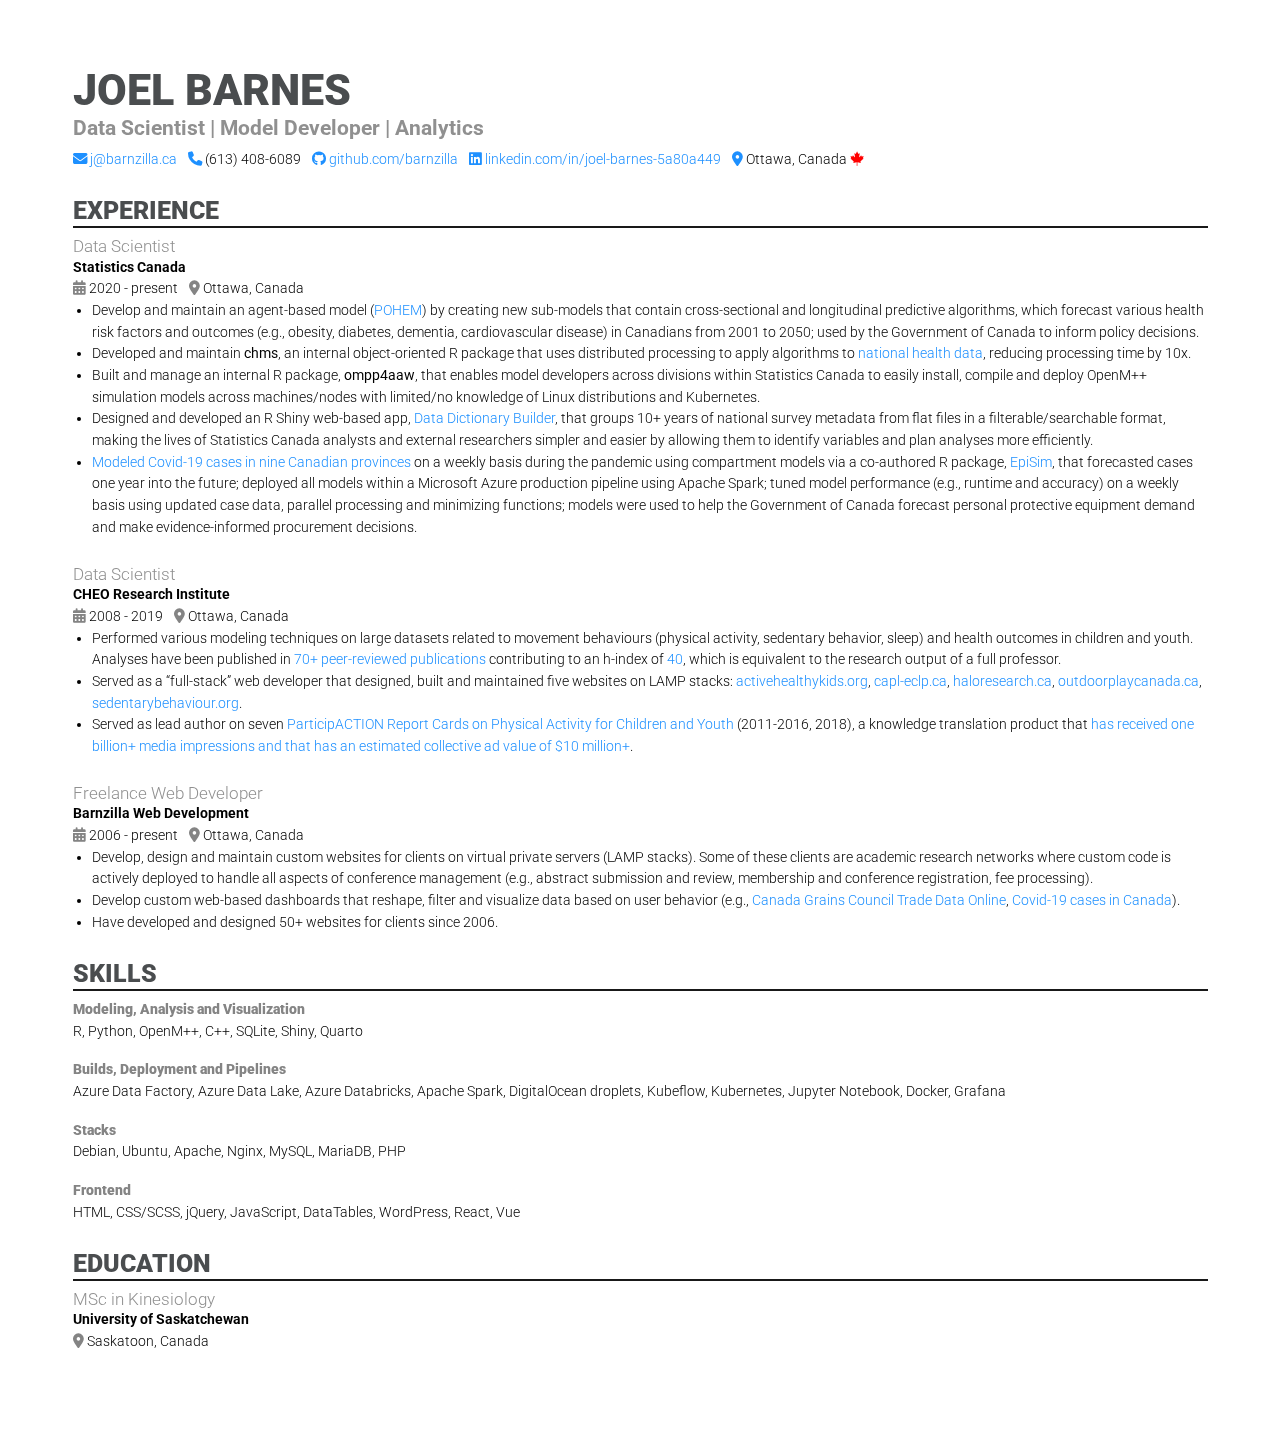
==== docs/index.html @ 53563562 "Open publications.html link in same tab" ====
<!DOCTYPE html>
<html xmlns="http://www.w3.org/1999/xhtml" lang="en" xml:lang="en"><head>

<meta charset="utf-8">
<meta name="generator" content="quarto-1.3.353">

<meta name="viewport" content="width=device-width, initial-scale=1.0, user-scalable=yes">


<title>Joel Barnes » Data Scientist | Model Developer | Analytics</title>
<style>
code{white-space: pre-wrap;}
span.smallcaps{font-variant: small-caps;}
div.columns{display: flex; gap: min(4vw, 1.5em);}
div.column{flex: auto; overflow-x: auto;}
div.hanging-indent{margin-left: 1.5em; text-indent: -1.5em;}
ul.task-list{list-style: none;}
ul.task-list li input[type="checkbox"] {
  width: 0.8em;
  margin: 0 0.8em 0.2em -1em; /* quarto-specific, see https://github.com/quarto-dev/quarto-cli/issues/4556 */ 
  vertical-align: middle;
}
</style>


<script src="site_libs/quarto-nav/quarto-nav.js"></script>
<script src="site_libs/clipboard/clipboard.min.js"></script>
<script src="site_libs/quarto-search/autocomplete.umd.js"></script>
<script src="site_libs/quarto-search/fuse.min.js"></script>
<script src="site_libs/quarto-search/quarto-search.js"></script>
<meta name="quarto:offset" content="./">
<script src="site_libs/quarto-html/quarto.js"></script>
<script src="site_libs/quarto-html/popper.min.js"></script>
<script src="site_libs/quarto-html/tippy.umd.min.js"></script>
<script src="site_libs/quarto-html/anchor.min.js"></script>
<link href="site_libs/quarto-html/tippy.css" rel="stylesheet">
<link href="site_libs/quarto-html/quarto-syntax-highlighting.css" rel="stylesheet" id="quarto-text-highlighting-styles">
<script src="site_libs/bootstrap/bootstrap.min.js"></script>
<link href="site_libs/bootstrap/bootstrap-icons.css" rel="stylesheet">
<link href="site_libs/bootstrap/bootstrap.min.css" rel="stylesheet" id="quarto-bootstrap" data-mode="light">
<link href="site_libs/quarto-contrib/fontawesome6-1.2.0/all.min.css" rel="stylesheet">
<link href="site_libs/quarto-contrib/fontawesome6-1.2.0/latex-fontsize.css" rel="stylesheet">
<script id="quarto-search-options" type="application/json">{
  "location": "sidebar",
  "copy-button": false,
  "collapse-after": 3,
  "panel-placement": "start",
  "type": "textbox",
  "limit": 20,
  "language": {
    "search-no-results-text": "No results",
    "search-matching-documents-text": "matching documents",
    "search-copy-link-title": "Copy link to search",
    "search-hide-matches-text": "Hide additional matches",
    "search-more-match-text": "more match in this document",
    "search-more-matches-text": "more matches in this document",
    "search-clear-button-title": "Clear",
    "search-detached-cancel-button-title": "Cancel",
    "search-submit-button-title": "Submit"
  }
}</script>


<link rel="stylesheet" href="styles.css">
</head>

<body>

<div id="quarto-search-results"></div>
<!-- content -->
<div id="quarto-content" class="quarto-container page-columns page-rows-contents page-layout-full">
<!-- sidebar -->
<!-- margin-sidebar -->
    <div id="quarto-margin-sidebar" class="sidebar margin-sidebar zindex-bottom">
        
    </div>
<!-- main -->
<main class="content column-page" id="quarto-document-content">

<header id="title-block-header" class="quarto-title-block default">
<div class="quarto-title">
<h1 class="title">Joel Barnes » Data Scientist | Model Developer | Analytics</h1>
</div>



<div class="quarto-title-meta">

    
  
    
  </div>
  

</header>

<h1 class="roboto-black to-upper" style="font-size: 2.5em;">
Joel Barnes
</h1>
<h4 style="margin-top: -0.85em; padding-top: 0;" class="roboto-bold color-grey1 anchored">
Data Scientist | Model Developer | Analytics
</h4>
<p class="roboto-light">
<span class="roboto-light color-blue"><i class="fa-solid fa-envelope" aria-label="envelope"></i></span> <a href="mailto:j@barnzilla.ca">j@barnzilla.ca</a> <span class="roboto-light color-blue" style="margin-left: 8px;"><i class="fa-solid fa-phone" aria-label="phone"></i></span> (613) 408-6089 <span class="roboto-light color-blue" style="margin-left: 8px;"><i class="fa-brands fa-github"></i></span> <a href="https://github.com/barnzilla" target="_blank">github.com/barnzilla</a> <span class="roboto-light color-blue" style="margin-left: 8px;"><i class="fa-brands fa-linkedin"></i></span> <a href="https://www.linkedin.com/in/joel-barnes-5a80a449" target="_blank">linkedin.com/in/joel-barnes-5a80a449</a> <span class="roboto-light color-blue" style="margin-left: 8px;"><i class="fa-solid fa-location-dot" aria-label="location-dot"></i></span> Ottawa, Canada <i class="fa-brands fa-canadian-maple-leaf color-red"></i>
</p>
<h3 class="roboto-black to-upper anchored" style="border-bottom: 2px solid black;">
Experience
</h3>
<h4 class="roboto-light color-grey1 anchored" style="margin-top: 0; margin-bottom: 0; padding-top: 0; font-size: 1em;">
Data Scientist
</h4>
<p class="roboto-light color-black" style="margin-bottom: 0;">
<span class="roboto-bold">Statistics Canada</span> <br> <span class="roboto-light color-grey1"><i class="fa-solid fa-calendar-days" aria-label="calendar-days"></i></span> 2020 - present <span class="roboto-light color-grey1" style="margin-left: 8px;"><i class="fa-solid fa-location-dot" aria-label="location-dot"></i></span> Ottawa, Canada
</p><ul class="roboto-light color-black" style="margin-top: 0; padding-top: 0;">
<li>
Develop and maintain an agent-based model (<a href="https://www.statcan.gc.ca/en/microsimulation/modgen/new/mods/pohem" target="_blank">POHEM</a>) by creating new sub-models that contain cross-sectional and longitudinal predictive algorithms, which forecast various health risk factors and outcomes (e.g., obesity, diabetes, dementia, cardiovascular disease) in Canadians from 2001 to 2050; used by the Government of Canada to inform policy decisions.
</li>
<li>
Developed and maintain <strong>chms</strong>, an internal object-oriented R package that uses distributed processing to apply algorithms to <a href="https://www23.statcan.gc.ca/imdb/p2SV.pl?Function=getSurvey&amp;SDDS=5071" target="_blank">national health data</a>, reducing processing time by 10x.
</li>
<li>
Built and manage an internal R package, <strong>ompp4aaw</strong>, that enables model developers across divisions within Statistics Canada to easily install, compile and deploy OpenM++ simulation models across machines/nodes with limited/no knowledge of Linux distributions and Kubernetes.
</li>
<li>
Designed and developed an R Shiny web-based app, <a href="https://613apps.ca/data-dictionary-builder" target="_blank">Data Dictionary Builder</a>, that groups 10+ years of national survey metadata from flat files in a filterable/searchable format, making the lives of Statistics Canada analysts and external researchers simpler and easier by allowing them to identify variables and plan analyses more efficiently.
</li>
<li>
<a href="https://www.statcan.gc.ca/en/data-science/network/ppe-demand" target="_blank">Modeled Covid-19 cases in nine Canadian provinces</a> on a weekly basis during the pandemic using compartment models via a co-authored R package, <a href="https://github.com/statcan/episim" target="_blank">EpiSim</a>, that forecasted cases one year into the future; deployed all models within a Microsoft Azure production pipeline using Apache Spark; tuned model performance (e.g., runtime and accuracy) on a weekly basis using updated case data, parallel processing and minimizing functions; models were used to help the Government of Canada forecast personal protective equipment demand and make evidence-informed procurement decisions.
</li>
</ul>
<p></p>
<h4 class="roboto-light color-grey1 anchored" style="margin-bottom: 0; padding-top: 0; font-size: 1em;">
Data Scientist
</h4>
<p class="roboto-light color-black" style="margin-bottom: 0;">
<span class="roboto-bold">CHEO Research Institute</span> <br> <span class="roboto-light color-grey1"><i class="fa-solid fa-calendar-days" aria-label="calendar-days"></i></span> 2008 - 2019 <span class="roboto-light color-grey1" style="margin-left: 8px;"><i class="fa-solid fa-location-dot" aria-label="location-dot"></i></span> Ottawa, Canada
</p><ul class="roboto-light color-black" style="margin-top: 0; padding-top: 0;">
<li>
Performed various modeling techniques on large datasets related to movement behaviours (physical activity, sedentary behavior, sleep) and health outcomes in children and youth. Analyses have been published in <a href="publications.html">70+ peer-reviewed publications</a> contributing to an h-index of <a href="https://scholar.google.com/citations?user=oIMGmrQAAAAJ&amp;hl=en" target="_blank">40</a>, which is equivalent to the research output of a full professor.
</li>
<li>
Served as a “full-stack” web developer that designed, built and maintained five websites on LAMP stacks: <a href="https://www.activehealthykids.org" target="_blank">activehealthykids.org</a>, <a href="https://web.archive.org/web/20220627075842/https://www.capl-eclp.ca" target="_blank">capl-eclp.ca</a>, <a href="https://www.haloresearch.ca" target="_blank">haloresearch.ca</a>, <a href="https://www.outdoorplaycanada.ca" target="_blank">outdoorplaycanada.ca</a>, <a href="https://www.sedentarybehaviour.org" target="_blank">sedentarybehaviour.org</a>.
</li>
<li>
Served as lead author on seven <a href="https://www.participaction.com/the-science/children-and-youth-report-card" target="_blank">ParticipACTION Report Cards on Physical Activity for Children and Youth</a> (2011-2016, 2018), a knowledge translation product that <a href="https://journals.humankinetics.com/view/journals/jpah/11/s1/article-pS3.xml" target="_blank">has received one billion+ media impressions and that has an estimated collective ad value of $10 million+</a>.
</li>
</ul>
<p></p>
<h4 class="roboto-light color-grey1 anchored" style="margin-bottom: 0; padding-top: 0; font-size: 1em;">
Freelance Web Developer
</h4>
<p class="roboto-light color-black" style="margin-bottom: 0;">
<span class="roboto-bold">Barnzilla Web Development</span> <br> <span class="roboto-light color-grey1"><i class="fa-solid fa-calendar-days" aria-label="calendar-days"></i></span> 2006 - present <span class="roboto-light color-grey1" style="margin-left: 8px;"><i class="fa-solid fa-location-dot" aria-label="location-dot"></i></span> Ottawa, Canada
</p><ul class="roboto-light color-black" style="margin-top: 0; padding-top: 0;">
<li>
Develop, design and maintain custom websites for clients on virtual private servers (LAMP stacks). Some of these clients are academic research networks where custom code is actively deployed to handle all aspects of conference management (e.g., abstract submission and review, membership and conference registration, fee processing).
</li>
<li>
Develop custom web-based dashboards that reshape, filter and visualize data based on user behavior (e.g., <a href="https://613apps.ca/cgc" target="_blank">Canada Grains Council Trade Data Online</a>, <a href="https://613apps.ca/covid19" target="_blank">Covid-19 cases in Canada</a>).
</li>
<li>
Have developed and designed 50+ websites for clients since 2006.
</li>
</ul>
<p></p>
<h3 class="roboto-black to-upper anchored" style="border-bottom: 2px solid black;">
Skills
</h3>
<p class="roboto-black color-grey1">
Modeling, Analysis and Visualization <br> <span class="roboto-light color-black">R, Python, OpenM++, C++, SQLite, Shiny, Quarto</span>
</p>
<p class="roboto-black color-grey1">
Builds, Deployment and Pipelines <br> <span class="roboto-light color-black">Azure Data Factory, Azure Data Lake, Azure Databricks, Apache Spark, DigitalOcean droplets, Kubeflow, Kubernetes, Jupyter Notebook, Docker, Grafana</span>
</p>
<p class="roboto-black color-grey1">
Stacks <br> <span class="roboto-light color-black">Debian, Ubuntu, Apache, Nginx, MySQL, MariaDB, PHP</span>
</p>
<p class="roboto-black color-grey1">
Frontend <br> <span class="roboto-light color-black">HTML, CSS/SCSS, jQuery, JavaScript, DataTables, WordPress, React, Vue</span>
</p>
<h3 class="roboto-black to-upper anchored" style="border-bottom: 2px solid black;">
Education
</h3>
<h4 class="roboto-light color-grey1 anchored" style="margin-top: 0; margin-bottom: 0; padding-top: 0; font-size: 1em;">
MSc in Kinesiology
</h4>
<p class="roboto-light color-black" style="margin-bottom: 0;">
<span class="roboto-bold">University of Saskatchewan</span> <br> <span class="roboto-light color-grey1"><i class="fa-solid fa-location-dot" aria-label="location-dot"></i></span> Saskatoon, Canada
</p>



</main> <!-- /main -->
<script id="quarto-html-after-body" type="application/javascript">
window.document.addEventListener("DOMContentLoaded", function (event) {
  const toggleBodyColorMode = (bsSheetEl) => {
    const mode = bsSheetEl.getAttribute("data-mode");
    const bodyEl = window.document.querySelector("body");
    if (mode === "dark") {
      bodyEl.classList.add("quarto-dark");
      bodyEl.classList.remove("quarto-light");
    } else {
      bodyEl.classList.add("quarto-light");
      bodyEl.classList.remove("quarto-dark");
    }
  }
  const toggleBodyColorPrimary = () => {
    const bsSheetEl = window.document.querySelector("link#quarto-bootstrap");
    if (bsSheetEl) {
      toggleBodyColorMode(bsSheetEl);
    }
  }
  toggleBodyColorPrimary();  
  const icon = "";
  const anchorJS = new window.AnchorJS();
  anchorJS.options = {
    placement: 'right',
    icon: icon
  };
  anchorJS.add('.anchored');
  const isCodeAnnotation = (el) => {
    for (const clz of el.classList) {
      if (clz.startsWith('code-annotation-')) {                     
        return true;
      }
    }
    return false;
  }
  const clipboard = new window.ClipboardJS('.code-copy-button', {
    text: function(trigger) {
      const codeEl = trigger.previousElementSibling.cloneNode(true);
      for (const childEl of codeEl.children) {
        if (isCodeAnnotation(childEl)) {
          childEl.remove();
        }
      }
      return codeEl.innerText;
    }
  });
  clipboard.on('success', function(e) {
    // button target
    const button = e.trigger;
    // don't keep focus
    button.blur();
    // flash "checked"
    button.classList.add('code-copy-button-checked');
    var currentTitle = button.getAttribute("title");
    button.setAttribute("title", "Copied!");
    let tooltip;
    if (window.bootstrap) {
      button.setAttribute("data-bs-toggle", "tooltip");
      button.setAttribute("data-bs-placement", "left");
      button.setAttribute("data-bs-title", "Copied!");
      tooltip = new bootstrap.Tooltip(button, 
        { trigger: "manual", 
          customClass: "code-copy-button-tooltip",
          offset: [0, -8]});
      tooltip.show();    
    }
    setTimeout(function() {
      if (tooltip) {
        tooltip.hide();
        button.removeAttribute("data-bs-title");
        button.removeAttribute("data-bs-toggle");
        button.removeAttribute("data-bs-placement");
      }
      button.setAttribute("title", currentTitle);
      button.classList.remove('code-copy-button-checked');
    }, 1000);
    // clear code selection
    e.clearSelection();
  });
  function tippyHover(el, contentFn) {
    const config = {
      allowHTML: true,
      content: contentFn,
      maxWidth: 500,
      delay: 100,
      arrow: false,
      appendTo: function(el) {
          return el.parentElement;
      },
      interactive: true,
      interactiveBorder: 10,
      theme: 'quarto',
      placement: 'bottom-start'
    };
    window.tippy(el, config); 
  }
  const noterefs = window.document.querySelectorAll('a[role="doc-noteref"]');
  for (var i=0; i<noterefs.length; i++) {
    const ref = noterefs[i];
    tippyHover(ref, function() {
      // use id or data attribute instead here
      let href = ref.getAttribute('data-footnote-href') || ref.getAttribute('href');
      try { href = new URL(href).hash; } catch {}
      const id = href.replace(/^#\/?/, "");
      const note = window.document.getElementById(id);
      return note.innerHTML;
    });
  }
      let selectedAnnoteEl;
      const selectorForAnnotation = ( cell, annotation) => {
        let cellAttr = 'data-code-cell="' + cell + '"';
        let lineAttr = 'data-code-annotation="' +  annotation + '"';
        const selector = 'span[' + cellAttr + '][' + lineAttr + ']';
        return selector;
      }
      const selectCodeLines = (annoteEl) => {
        const doc = window.document;
        const targetCell = annoteEl.getAttribute("data-target-cell");
        const targetAnnotation = annoteEl.getAttribute("data-target-annotation");
        const annoteSpan = window.document.querySelector(selectorForAnnotation(targetCell, targetAnnotation));
        const lines = annoteSpan.getAttribute("data-code-lines").split(",");
        const lineIds = lines.map((line) => {
          return targetCell + "-" + line;
        })
        let top = null;
        let height = null;
        let parent = null;
        if (lineIds.length > 0) {
            //compute the position of the single el (top and bottom and make a div)
            const el = window.document.getElementById(lineIds[0]);
            top = el.offsetTop;
            height = el.offsetHeight;
            parent = el.parentElement.parentElement;
          if (lineIds.length > 1) {
            const lastEl = window.document.getElementById(lineIds[lineIds.length - 1]);
            const bottom = lastEl.offsetTop + lastEl.offsetHeight;
            height = bottom - top;
          }
          if (top !== null && height !== null && parent !== null) {
            // cook up a div (if necessary) and position it 
            let div = window.document.getElementById("code-annotation-line-highlight");
            if (div === null) {
              div = window.document.createElement("div");
              div.setAttribute("id", "code-annotation-line-highlight");
              div.style.position = 'absolute';
              parent.appendChild(div);
            }
            div.style.top = top - 2 + "px";
            div.style.height = height + 4 + "px";
            let gutterDiv = window.document.getElementById("code-annotation-line-highlight-gutter");
            if (gutterDiv === null) {
              gutterDiv = window.document.createElement("div");
              gutterDiv.setAttribute("id", "code-annotation-line-highlight-gutter");
              gutterDiv.style.position = 'absolute';
              const codeCell = window.document.getElementById(targetCell);
              const gutter = codeCell.querySelector('.code-annotation-gutter');
              gutter.appendChild(gutterDiv);
            }
            gutterDiv.style.top = top - 2 + "px";
            gutterDiv.style.height = height + 4 + "px";
          }
          selectedAnnoteEl = annoteEl;
        }
      };
      const unselectCodeLines = () => {
        const elementsIds = ["code-annotation-line-highlight", "code-annotation-line-highlight-gutter"];
        elementsIds.forEach((elId) => {
          const div = window.document.getElementById(elId);
          if (div) {
            div.remove();
          }
        });
        selectedAnnoteEl = undefined;
      };
      // Attach click handler to the DT
      const annoteDls = window.document.querySelectorAll('dt[data-target-cell]');
      for (const annoteDlNode of annoteDls) {
        annoteDlNode.addEventListener('click', (event) => {
          const clickedEl = event.target;
          if (clickedEl !== selectedAnnoteEl) {
            unselectCodeLines();
            const activeEl = window.document.querySelector('dt[data-target-cell].code-annotation-active');
            if (activeEl) {
              activeEl.classList.remove('code-annotation-active');
            }
            selectCodeLines(clickedEl);
            clickedEl.classList.add('code-annotation-active');
          } else {
            // Unselect the line
            unselectCodeLines();
            clickedEl.classList.remove('code-annotation-active');
          }
        });
      }
  const findCites = (el) => {
    const parentEl = el.parentElement;
    if (parentEl) {
      const cites = parentEl.dataset.cites;
      if (cites) {
        return {
          el,
          cites: cites.split(' ')
        };
      } else {
        return findCites(el.parentElement)
      }
    } else {
      return undefined;
    }
  };
  var bibliorefs = window.document.querySelectorAll('a[role="doc-biblioref"]');
  for (var i=0; i<bibliorefs.length; i++) {
    const ref = bibliorefs[i];
    const citeInfo = findCites(ref);
    if (citeInfo) {
      tippyHover(citeInfo.el, function() {
        var popup = window.document.createElement('div');
        citeInfo.cites.forEach(function(cite) {
          var citeDiv = window.document.createElement('div');
          citeDiv.classList.add('hanging-indent');
          citeDiv.classList.add('csl-entry');
          var biblioDiv = window.document.getElementById('ref-' + cite);
          if (biblioDiv) {
            citeDiv.innerHTML = biblioDiv.innerHTML;
          }
          popup.appendChild(citeDiv);
        });
        return popup.innerHTML;
      });
    }
  }
});
</script>
</div> <!-- /content -->



</body></html>
---- docs/site_libs/quarto-html/tippy.css ----
.tippy-box[data-animation=fade][data-state=hidden]{opacity:0}[data-tippy-root]{max-width:calc(100vw - 10px)}.tippy-box{position:relative;background-color:#333;color:#fff;border-radius:4px;font-size:14px;line-height:1.4;white-space:normal;outline:0;transition-property:transform,visibility,opacity}.tippy-box[data-placement^=top]>.tippy-arrow{bottom:0}.tippy-box[data-placement^=top]>.tippy-arrow:before{bottom:-7px;left:0;border-width:8px 8px 0;border-top-color:initial;transform-origin:center top}.tippy-box[data-placement^=bottom]>.tippy-arrow{top:0}.tippy-box[data-placement^=bottom]>.tippy-arrow:before{top:-7px;left:0;border-width:0 8px 8px;border-bottom-color:initial;transform-origin:center bottom}.tippy-box[data-placement^=left]>.tippy-arrow{right:0}.tippy-box[data-placement^=left]>.tippy-arrow:before{border-width:8px 0 8px 8px;border-left-color:initial;right:-7px;transform-origin:center left}.tippy-box[data-placement^=right]>.tippy-arrow{left:0}.tippy-box[data-placement^=right]>.tippy-arrow:before{left:-7px;border-width:8px 8px 8px 0;border-right-color:initial;transform-origin:center right}.tippy-box[data-inertia][data-state=visible]{transition-timing-function:cubic-bezier(.54,1.5,.38,1.11)}.tippy-arrow{width:16px;height:16px;color:#333}.tippy-arrow:before{content:"";position:absolute;border-color:transparent;border-style:solid}.tippy-content{position:relative;padding:5px 9px;z-index:1}
---- docs/site_libs/quarto-html/quarto-syntax-highlighting.css ----
/* quarto syntax highlight colors */
:root {
  --quarto-hl-ot-color: #003B4F;
  --quarto-hl-at-color: #657422;
  --quarto-hl-ss-color: #20794D;
  --quarto-hl-an-color: #5E5E5E;
  --quarto-hl-fu-color: #4758AB;
  --quarto-hl-st-color: #20794D;
  --quarto-hl-cf-color: #003B4F;
  --quarto-hl-op-color: #5E5E5E;
  --quarto-hl-er-color: #AD0000;
  --quarto-hl-bn-color: #AD0000;
  --quarto-hl-al-color: #AD0000;
  --quarto-hl-va-color: #111111;
  --quarto-hl-bu-color: inherit;
  --quarto-hl-ex-color: inherit;
  --quarto-hl-pp-color: #AD0000;
  --quarto-hl-in-color: #5E5E5E;
  --quarto-hl-vs-color: #20794D;
  --quarto-hl-wa-color: #5E5E5E;
  --quarto-hl-do-color: #5E5E5E;
  --quarto-hl-im-color: #00769E;
  --quarto-hl-ch-color: #20794D;
  --quarto-hl-dt-color: #AD0000;
  --quarto-hl-fl-color: #AD0000;
  --quarto-hl-co-color: #5E5E5E;
  --quarto-hl-cv-color: #5E5E5E;
  --quarto-hl-cn-color: #8f5902;
  --quarto-hl-sc-color: #5E5E5E;
  --quarto-hl-dv-color: #AD0000;
  --quarto-hl-kw-color: #003B4F;
}

/* other quarto variables */
:root {
  --quarto-font-monospace: SFMono-Regular, Menlo, Monaco, Consolas, "Liberation Mono", "Courier New", monospace;
}

pre > code.sourceCode > span {
  color: #003B4F;
}

code span {
  color: #003B4F;
}

code.sourceCode > span {
  color: #003B4F;
}

div.sourceCode,
div.sourceCode pre.sourceCode {
  color: #003B4F;
}

code span.ot {
  color: #003B4F;
  font-style: inherit;
}

code span.at {
  color: #657422;
  font-style: inherit;
}

code span.ss {
  color: #20794D;
  font-style: inherit;
}

code span.an {
  color: #5E5E5E;
  font-style: inherit;
}

code span.fu {
  color: #4758AB;
  font-style: inherit;
}

code span.st {
  color: #20794D;
  font-style: inherit;
}

code span.cf {
  color: #003B4F;
  font-style: inherit;
}

code span.op {
  color: #5E5E5E;
  font-style: inherit;
}

code span.er {
  color: #AD0000;
  font-style: inherit;
}

code span.bn {
  color: #AD0000;
  font-style: inherit;
}

code span.al {
  color: #AD0000;
  font-style: inherit;
}

code span.va {
  color: #111111;
  font-style: inherit;
}

code span.bu {
  font-style: inherit;
}

code span.ex {
  font-style: inherit;
}

code span.pp {
  color: #AD0000;
  font-style: inherit;
}

code span.in {
  color: #5E5E5E;
  font-style: inherit;
}

code span.vs {
  color: #20794D;
  font-style: inherit;
}

code span.wa {
  color: #5E5E5E;
  font-style: italic;
}

code span.do {
  color: #5E5E5E;
  font-style: italic;
}

code span.im {
  color: #00769E;
  font-style: inherit;
}

code span.ch {
  color: #20794D;
  font-style: inherit;
}

code span.dt {
  color: #AD0000;
  font-style: inherit;
}

code span.fl {
  color: #AD0000;
  font-style: inherit;
}

code span.co {
  color: #5E5E5E;
  font-style: inherit;
}

code span.cv {
  color: #5E5E5E;
  font-style: italic;
}

code span.cn {
  color: #8f5902;
  font-style: inherit;
}

code span.sc {
  color: #5E5E5E;
  font-style: inherit;
}

code span.dv {
  color: #AD0000;
  font-style: inherit;
}

code span.kw {
  color: #003B4F;
  font-style: inherit;
}

.prevent-inlining {
  content: "</";
}

/*# sourceMappingURL=debc5d5d77c3f9108843748ff7464032.css.map */
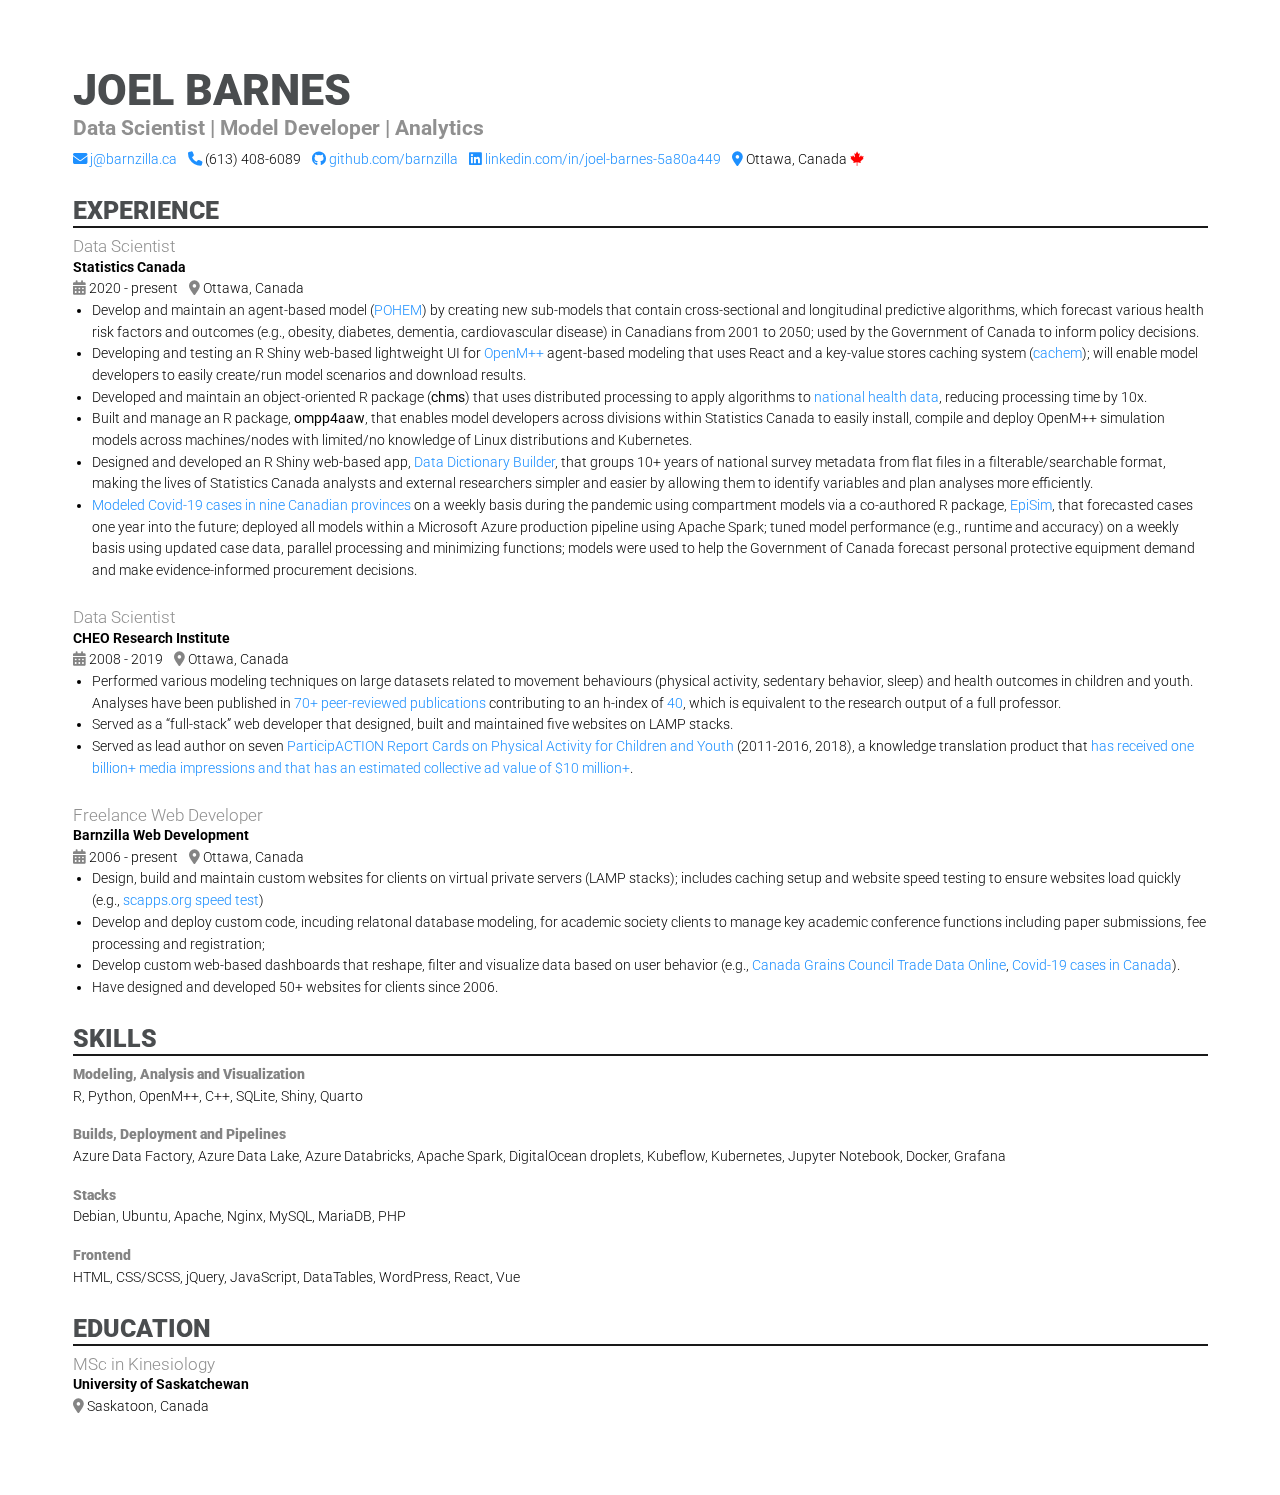
==== commit 72309b39: "Update all work experience bullets" ====
--- a/docs/index.html
+++ b/docs/index.html
@@ -116,10 +116,13 @@
 Develop and maintain an agent-based model (<a href="https://www.statcan.gc.ca/en/microsimulation/modgen/new/mods/pohem" target="_blank">POHEM</a>) by creating new sub-models that contain cross-sectional and longitudinal predictive algorithms, which forecast various health risk factors and outcomes (e.g., obesity, diabetes, dementia, cardiovascular disease) in Canadians from 2001 to 2050; used by the Government of Canada to inform policy decisions.
 </li>
 <li>
-Developed and maintain <strong>chms</strong>, an internal object-oriented R package that uses distributed processing to apply algorithms to <a href="https://www23.statcan.gc.ca/imdb/p2SV.pl?Function=getSurvey&amp;SDDS=5071" target="_blank">national health data</a>, reducing processing time by 10x.
-</li>
-<li>
-Built and manage an internal R package, <strong>ompp4aaw</strong>, that enables model developers across divisions within Statistics Canada to easily install, compile and deploy OpenM++ simulation models across machines/nodes with limited/no knowledge of Linux distributions and Kubernetes.
+Developing and testing an R Shiny web-based lightweight UI for <a href="https://openmpp.org" target="_blank">OpenM++</a> agent-based modeling that uses React and a key-value stores caching system (<a href="https://cachem.r-lib.org" target="_blank">cachem</a>); will enable model developers to easily create/run model scenarios and download results.
+</li>
+<li>
+Developed and maintain an object-oriented R package (<strong>chms</strong>) that uses distributed processing to apply algorithms to <a href="https://www23.statcan.gc.ca/imdb/p2SV.pl?Function=getSurvey&amp;SDDS=5071" target="_blank">national health data</a>, reducing processing time by 10x.
+</li>
+<li>
+Built and manage an R package, <strong>ompp4aaw</strong>, that enables model developers across divisions within Statistics Canada to easily install, compile and deploy OpenM++ simulation models across machines/nodes with limited/no knowledge of Linux distributions and Kubernetes.
 </li>
 <li>
 Designed and developed an R Shiny web-based app, <a href="https://613apps.ca/data-dictionary-builder" target="_blank">Data Dictionary Builder</a>, that groups 10+ years of national survey metadata from flat files in a filterable/searchable format, making the lives of Statistics Canada analysts and external researchers simpler and easier by allowing them to identify variables and plan analyses more efficiently.
@@ -139,7 +142,7 @@
 Performed various modeling techniques on large datasets related to movement behaviours (physical activity, sedentary behavior, sleep) and health outcomes in children and youth. Analyses have been published in <a href="publications.html">70+ peer-reviewed publications</a> contributing to an h-index of <a href="https://scholar.google.com/citations?user=oIMGmrQAAAAJ&amp;hl=en" target="_blank">40</a>, which is equivalent to the research output of a full professor.
 </li>
 <li>
-Served as a “full-stack” web developer that designed, built and maintained five websites on LAMP stacks: <a href="https://www.activehealthykids.org" target="_blank">activehealthykids.org</a>, <a href="https://web.archive.org/web/20220627075842/https://www.capl-eclp.ca" target="_blank">capl-eclp.ca</a>, <a href="https://www.haloresearch.ca" target="_blank">haloresearch.ca</a>, <a href="https://www.outdoorplaycanada.ca" target="_blank">outdoorplaycanada.ca</a>, <a href="https://www.sedentarybehaviour.org" target="_blank">sedentarybehaviour.org</a>.
+Served as a “full-stack” web developer that designed, built and maintained five websites on LAMP stacks.
 </li>
 <li>
 Served as lead author on seven <a href="https://www.participaction.com/the-science/children-and-youth-report-card" target="_blank">ParticipACTION Report Cards on Physical Activity for Children and Youth</a> (2011-2016, 2018), a knowledge translation product that <a href="https://journals.humankinetics.com/view/journals/jpah/11/s1/article-pS3.xml" target="_blank">has received one billion+ media impressions and that has an estimated collective ad value of $10 million+</a>.
@@ -153,13 +156,16 @@
 <span class="roboto-bold">Barnzilla Web Development</span> <br> <span class="roboto-light color-grey1"><i class="fa-solid fa-calendar-days" aria-label="calendar-days"></i></span> 2006 - present <span class="roboto-light color-grey1" style="margin-left: 8px;"><i class="fa-solid fa-location-dot" aria-label="location-dot"></i></span> Ottawa, Canada
 </p><ul class="roboto-light color-black" style="margin-top: 0; padding-top: 0;">
 <li>
-Develop, design and maintain custom websites for clients on virtual private servers (LAMP stacks). Some of these clients are academic research networks where custom code is actively deployed to handle all aspects of conference management (e.g., abstract submission and review, membership and conference registration, fee processing).
+Design, build and maintain custom websites for clients on virtual private servers (LAMP stacks); includes caching setup and website speed testing to ensure websites load quickly (e.g., <a href="https://tools.pingdom.com/#64fea9e396800000" target="_blank">scapps.org speed test</a>)
+</li>
+<li>
+Develop and deploy custom code, incuding relatonal database modeling, for academic society clients to manage key academic conference functions including paper submissions, fee processing and registration;
 </li>
 <li>
 Develop custom web-based dashboards that reshape, filter and visualize data based on user behavior (e.g., <a href="https://613apps.ca/cgc" target="_blank">Canada Grains Council Trade Data Online</a>, <a href="https://613apps.ca/covid19" target="_blank">Covid-19 cases in Canada</a>).
 </li>
 <li>
-Have developed and designed 50+ websites for clients since 2006.
+Have designed and developed 50+ websites for clients since 2006.
 </li>
 </ul>
 <p></p>
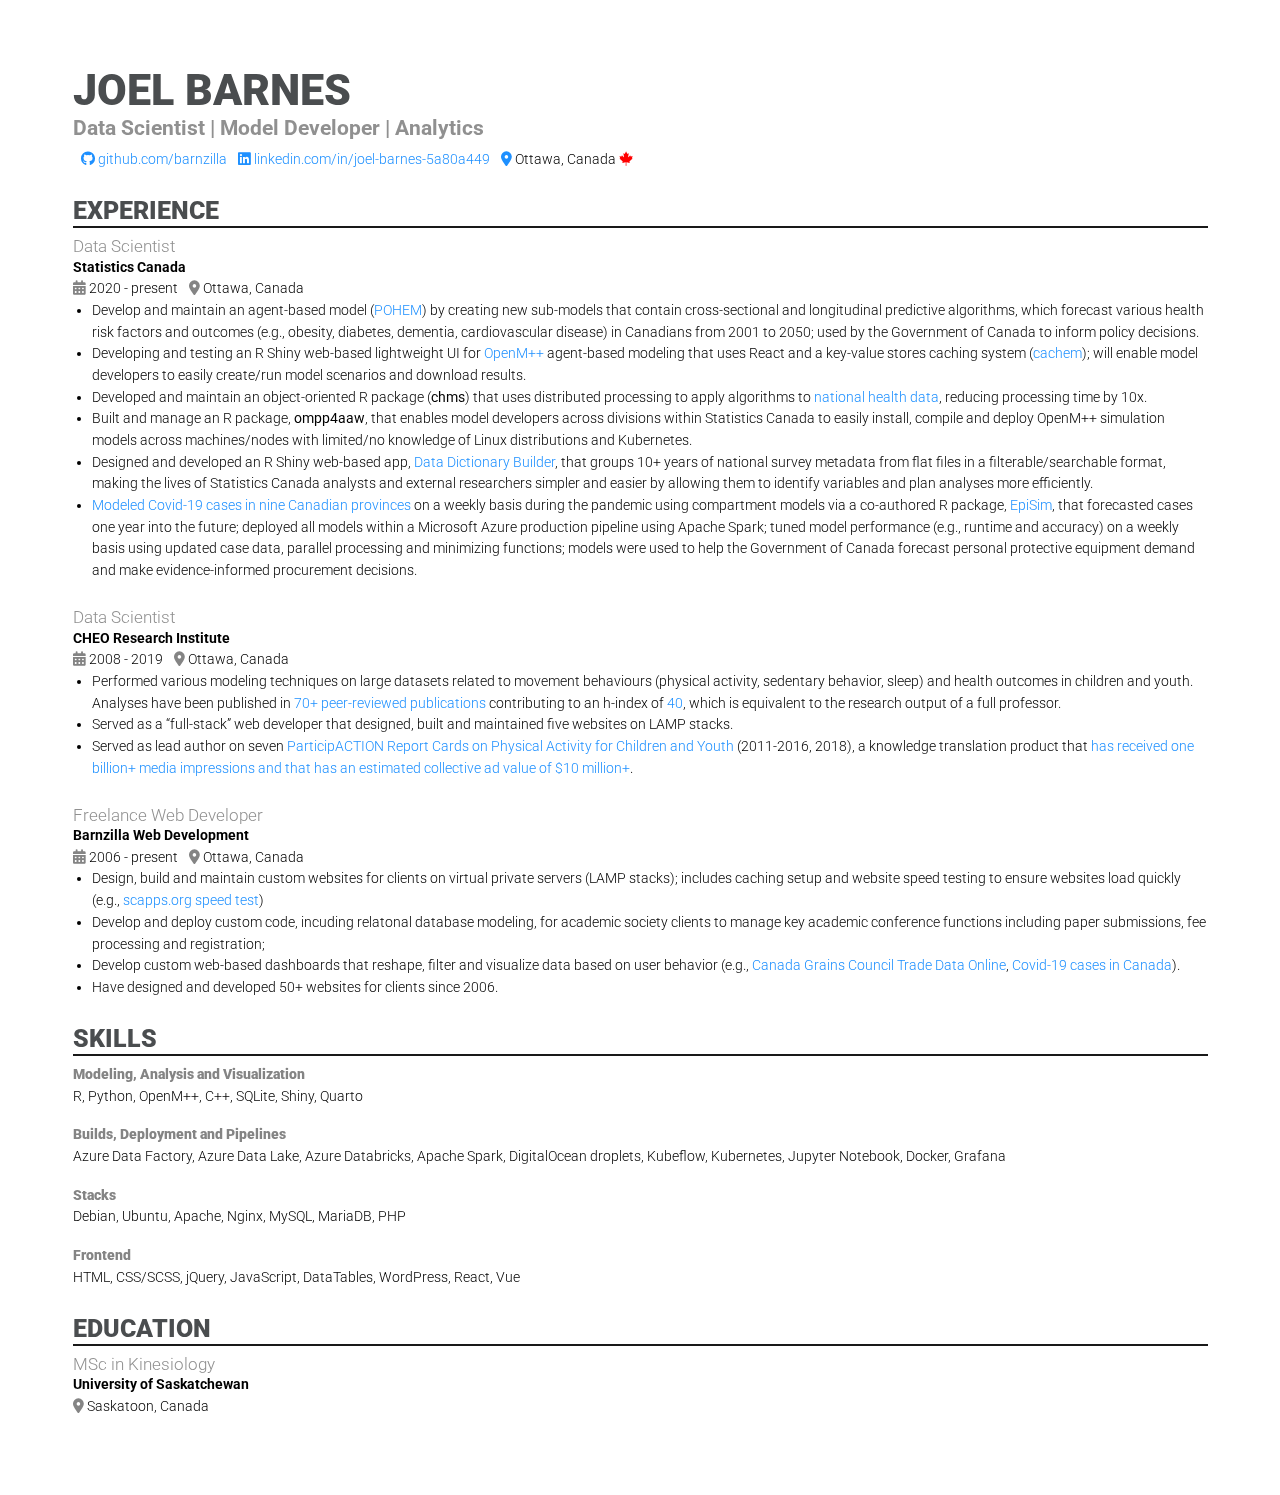
==== commit 8e63f194: "Remove email/phone number" ====
--- a/docs/index.html
+++ b/docs/index.html
@@ -101,7 +101,7 @@
 Data Scientist | Model Developer | Analytics
 </h4>
 <p class="roboto-light">
-<span class="roboto-light color-blue"><i class="fa-solid fa-envelope" aria-label="envelope"></i></span> <a href="mailto:j@barnzilla.ca">j@barnzilla.ca</a> <span class="roboto-light color-blue" style="margin-left: 8px;"><i class="fa-solid fa-phone" aria-label="phone"></i></span> (613) 408-6089 <span class="roboto-light color-blue" style="margin-left: 8px;"><i class="fa-brands fa-github"></i></span> <a href="https://github.com/barnzilla" target="_blank">github.com/barnzilla</a> <span class="roboto-light color-blue" style="margin-left: 8px;"><i class="fa-brands fa-linkedin"></i></span> <a href="https://www.linkedin.com/in/joel-barnes-5a80a449" target="_blank">linkedin.com/in/joel-barnes-5a80a449</a> <span class="roboto-light color-blue" style="margin-left: 8px;"><i class="fa-solid fa-location-dot" aria-label="location-dot"></i></span> Ottawa, Canada <i class="fa-brands fa-canadian-maple-leaf color-red"></i>
+<span class="roboto-light color-blue" style="margin-left: 8px;"><i class="fa-brands fa-github"></i></span> <a href="https://github.com/barnzilla" target="_blank">github.com/barnzilla</a> <span class="roboto-light color-blue" style="margin-left: 8px;"><i class="fa-brands fa-linkedin"></i></span> <a href="https://www.linkedin.com/in/joel-barnes-5a80a449" target="_blank">linkedin.com/in/joel-barnes-5a80a449</a> <span class="roboto-light color-blue" style="margin-left: 8px;"><i class="fa-solid fa-location-dot" aria-label="location-dot"></i></span> Ottawa, Canada <i class="fa-brands fa-canadian-maple-leaf color-red"></i>
 </p>
 <h3 class="roboto-black to-upper anchored" style="border-bottom: 2px solid black;">
 Experience
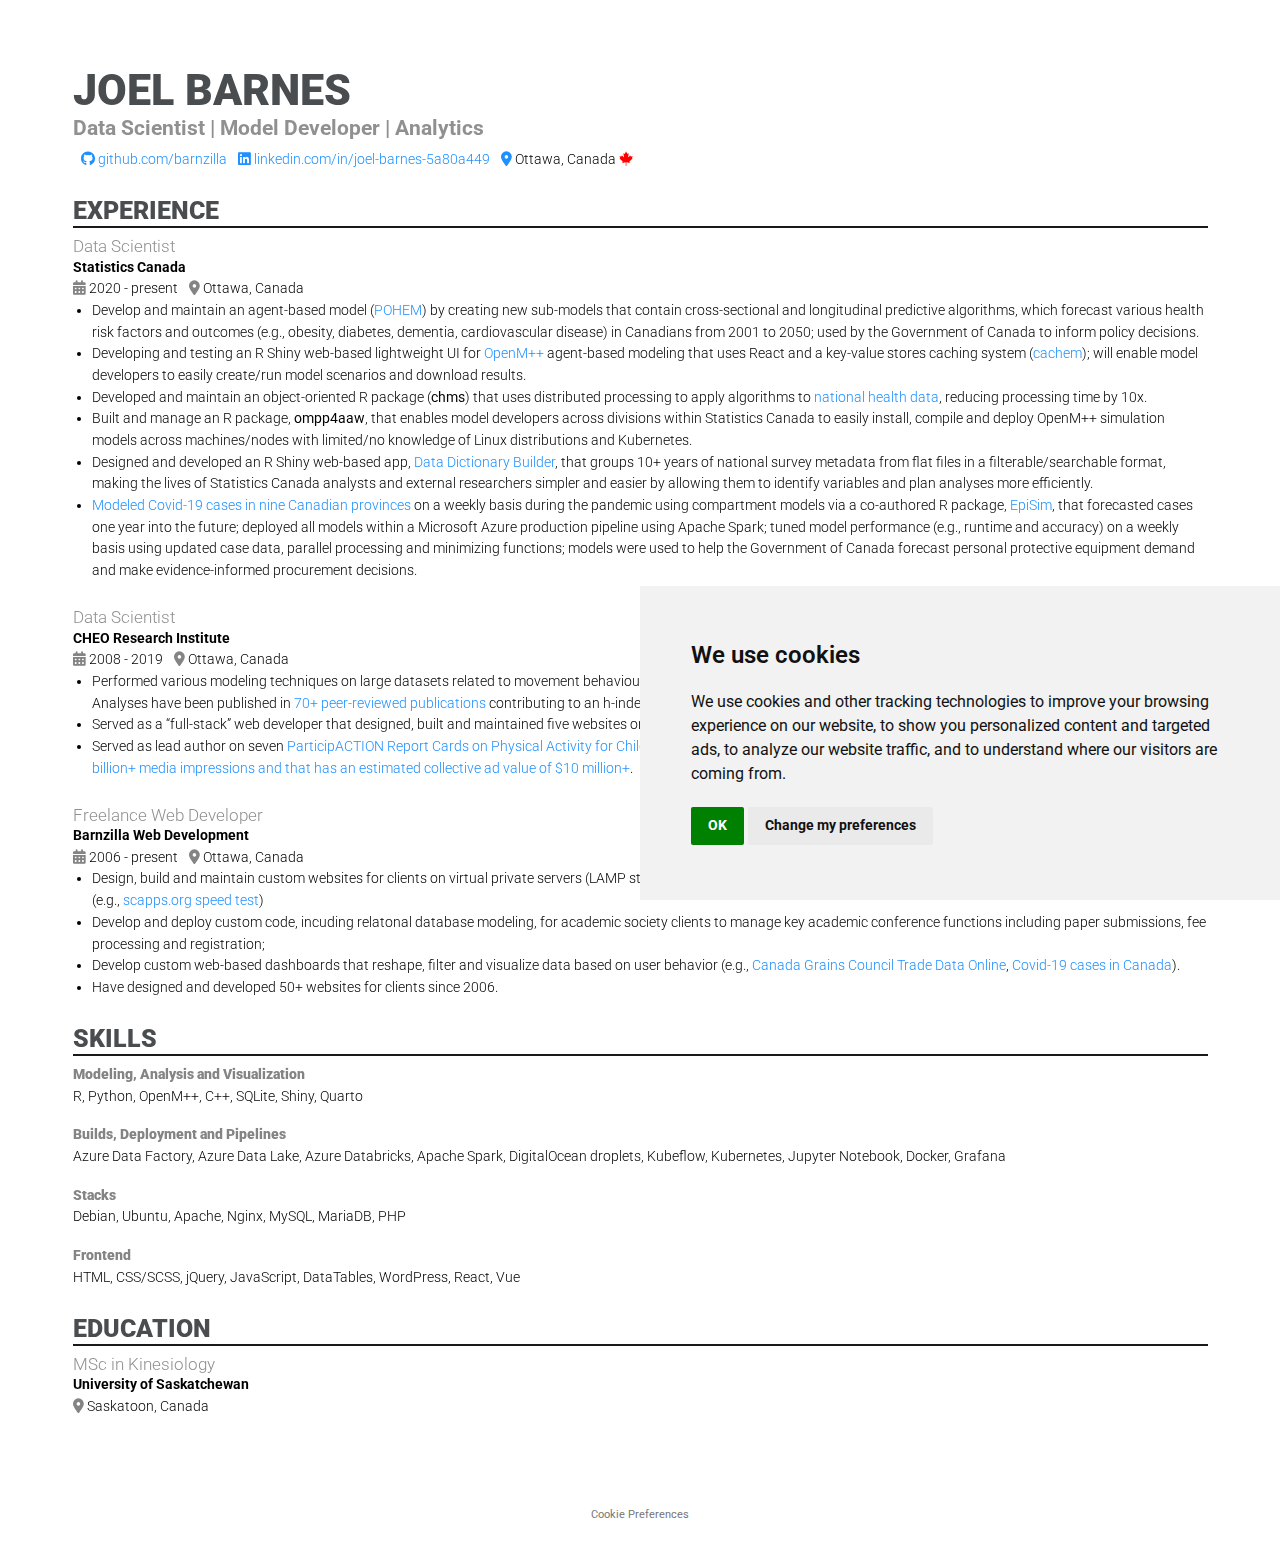
==== commit 0f55a56f: "Add Google Analytics and cookie consent" ====
--- a/docs/index.html
+++ b/docs/index.html
@@ -29,6 +29,8 @@
 <script src="site_libs/quarto-search/fuse.min.js"></script>
 <script src="site_libs/quarto-search/quarto-search.js"></script>
 <meta name="quarto:offset" content="./">
+<script src="site_libs/cookie-consent/cookie-consent.js"></script>
+<link href="site_libs/cookie-consent/cookie-consent.css" rel="stylesheet">
 <script src="site_libs/quarto-html/quarto.js"></script>
 <script src="site_libs/quarto-html/popper.min.js"></script>
 <script src="site_libs/quarto-html/tippy.umd.min.js"></script>
@@ -59,6 +61,31 @@
     "search-submit-button-title": "Submit"
   }
 }</script>
+<script async="" src="https://www.googletagmanager.com/gtag/js?id=G-EG6MCCLWVL"></script>
+
+<script type="text/plain" cookie-consent="tracking">
+
+window.dataLayer = window.dataLayer || [];
+function gtag(){dataLayer.push(arguments);}
+gtag('js', new Date());
+gtag('config', 'G-EG6MCCLWVL', { 'anonymize_ip': true});
+</script>
+
+<script type="text/javascript" charset="UTF-8">
+document.addEventListener('DOMContentLoaded', function () {
+cookieconsent.run({
+  "notice_banner_type":"simple",
+  "consent_type":"implied",
+  "palette":"light",
+  "language":"en",
+  "page_load_consent_levels":["strictly-necessary","functionality","tracking","targeting"],
+  "notice_banner_reject_button_hide":false,
+  "preferences_center_close_button_hide":false,
+  "website_name":""
+  });
+});
+</script> 
+  
 
 
 <link rel="stylesheet" href="styles.css">
@@ -431,6 +458,17 @@
 });
 </script>
 </div> <!-- /content -->
+<footer class="footer">
+  <div class="nav-footer">
+    <div class="nav-footer-left">
+      &nbsp;
+    </div>   
+    <div class="nav-footer-center"><div class="cookie-consent-footer"><a href="#" id="open_preferences_center">Cookie Preferences</a></div></div>
+    <div class="nav-footer-right">
+      &nbsp;
+    </div>
+  </div>
+</footer>
 
 
 
--- a/docs/site_libs/cookie-consent/cookie-consent.css
+++ b/docs/site_libs/cookie-consent/cookie-consent.css
@@ -0,0 +1,4 @@
+div.cookie-consent-footer {
+  font-size: 0.8em;
+  text-decoration: none;
+}
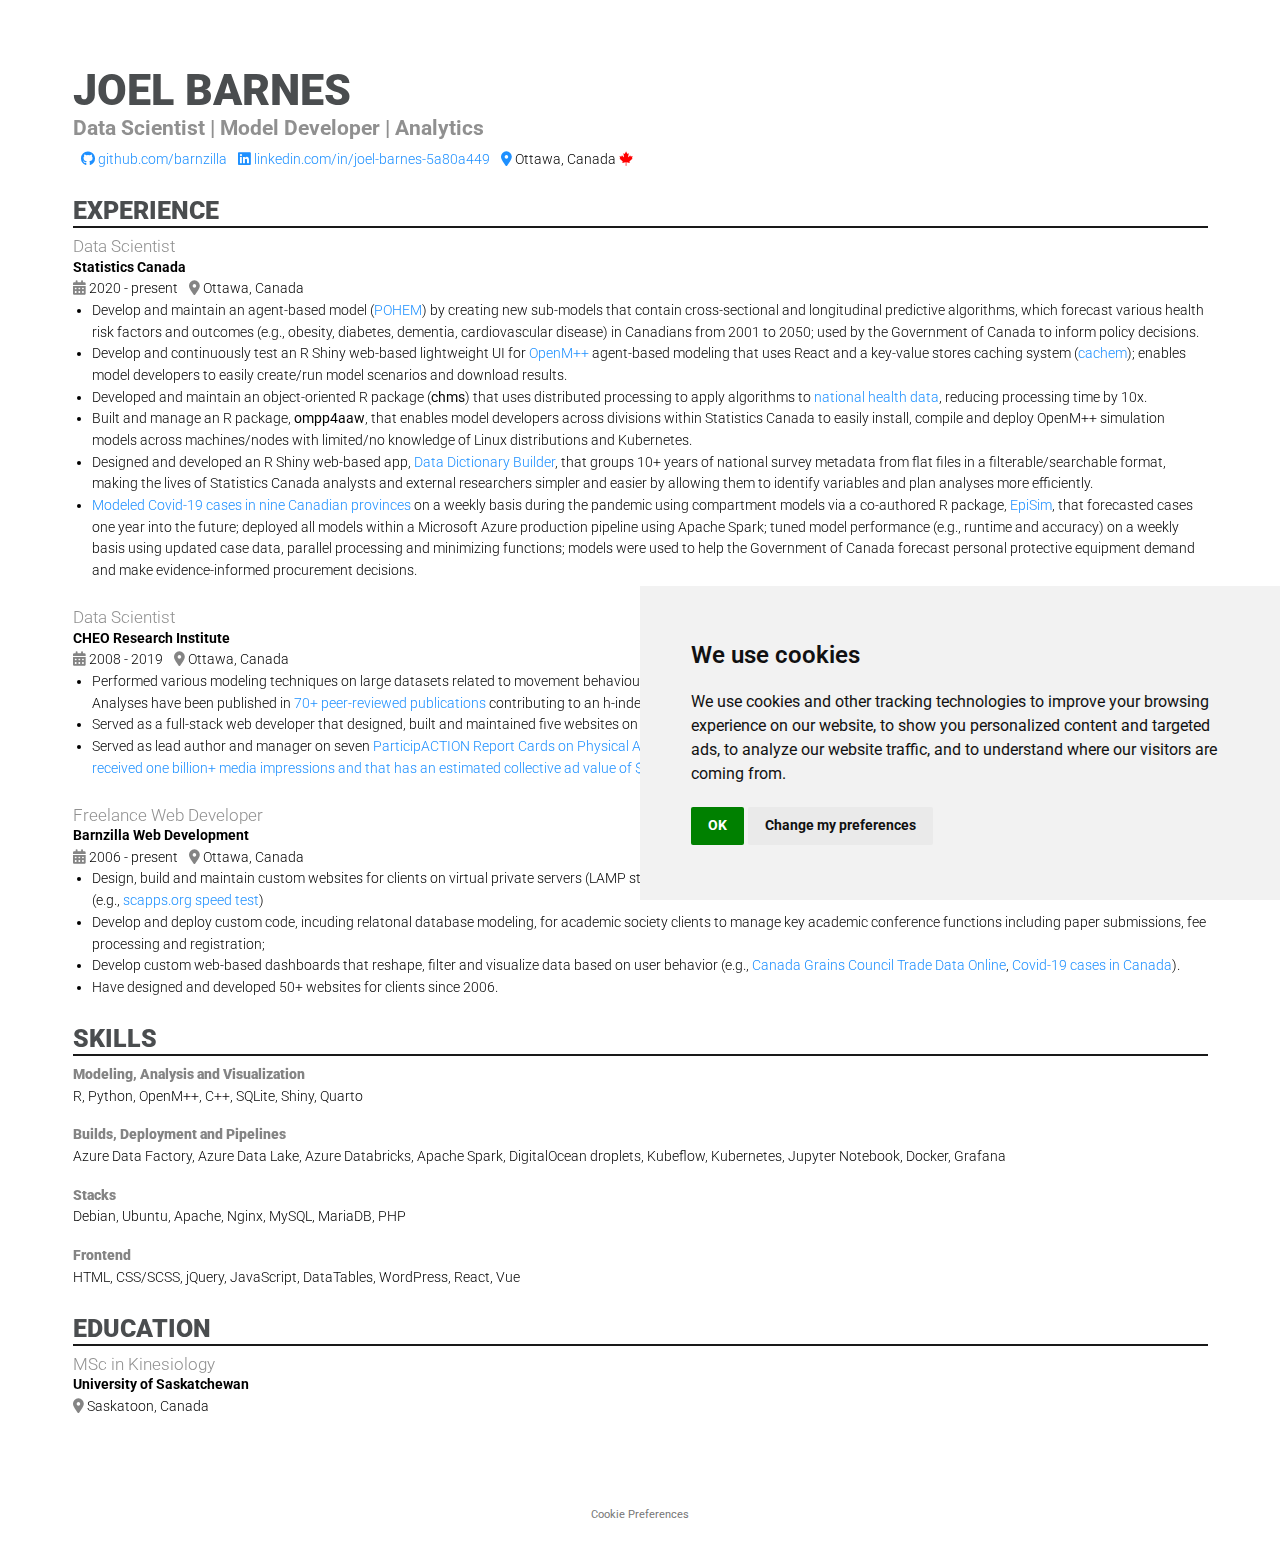
==== commit 87a22dd7: "Make tweaks to work experience" ====
--- a/docs/index.html
+++ b/docs/index.html
@@ -143,7 +143,7 @@
 Develop and maintain an agent-based model (<a href="https://www.statcan.gc.ca/en/microsimulation/modgen/new/mods/pohem" target="_blank">POHEM</a>) by creating new sub-models that contain cross-sectional and longitudinal predictive algorithms, which forecast various health risk factors and outcomes (e.g., obesity, diabetes, dementia, cardiovascular disease) in Canadians from 2001 to 2050; used by the Government of Canada to inform policy decisions.
 </li>
 <li>
-Developing and testing an R Shiny web-based lightweight UI for <a href="https://openmpp.org" target="_blank">OpenM++</a> agent-based modeling that uses React and a key-value stores caching system (<a href="https://cachem.r-lib.org" target="_blank">cachem</a>); will enable model developers to easily create/run model scenarios and download results.
+Develop and continuously test an R Shiny web-based lightweight UI for <a href="https://openmpp.org" target="_blank">OpenM++</a> agent-based modeling that uses React and a key-value stores caching system (<a href="https://cachem.r-lib.org" target="_blank">cachem</a>); enables model developers to easily create/run model scenarios and download results.
 </li>
 <li>
 Developed and maintain an object-oriented R package (<strong>chms</strong>) that uses distributed processing to apply algorithms to <a href="https://www23.statcan.gc.ca/imdb/p2SV.pl?Function=getSurvey&amp;SDDS=5071" target="_blank">national health data</a>, reducing processing time by 10x.
@@ -169,10 +169,10 @@
 Performed various modeling techniques on large datasets related to movement behaviours (physical activity, sedentary behavior, sleep) and health outcomes in children and youth. Analyses have been published in <a href="publications.html">70+ peer-reviewed publications</a> contributing to an h-index of <a href="https://scholar.google.com/citations?user=oIMGmrQAAAAJ&amp;hl=en" target="_blank">40</a>, which is equivalent to the research output of a full professor.
 </li>
 <li>
-Served as a “full-stack” web developer that designed, built and maintained five websites on LAMP stacks.
-</li>
-<li>
-Served as lead author on seven <a href="https://www.participaction.com/the-science/children-and-youth-report-card" target="_blank">ParticipACTION Report Cards on Physical Activity for Children and Youth</a> (2011-2016, 2018), a knowledge translation product that <a href="https://journals.humankinetics.com/view/journals/jpah/11/s1/article-pS3.xml" target="_blank">has received one billion+ media impressions and that has an estimated collective ad value of $10 million+</a>.
+Served as a full-stack web developer that designed, built and maintained five websites on LAMP stacks.
+</li>
+<li>
+Served as lead author and manager on seven <a href="https://www.participaction.com/the-science/children-and-youth-report-card" target="_blank">ParticipACTION Report Cards on Physical Activity for Children and Youth</a> (2011-2016, 2018), a knowledge translation product that <a href="https://journals.humankinetics.com/view/journals/jpah/11/s1/article-pS3.xml" target="_blank">has received one billion+ media impressions and that has an estimated collective ad value of $10 million+</a>.
 </li>
 </ul>
 <p></p>
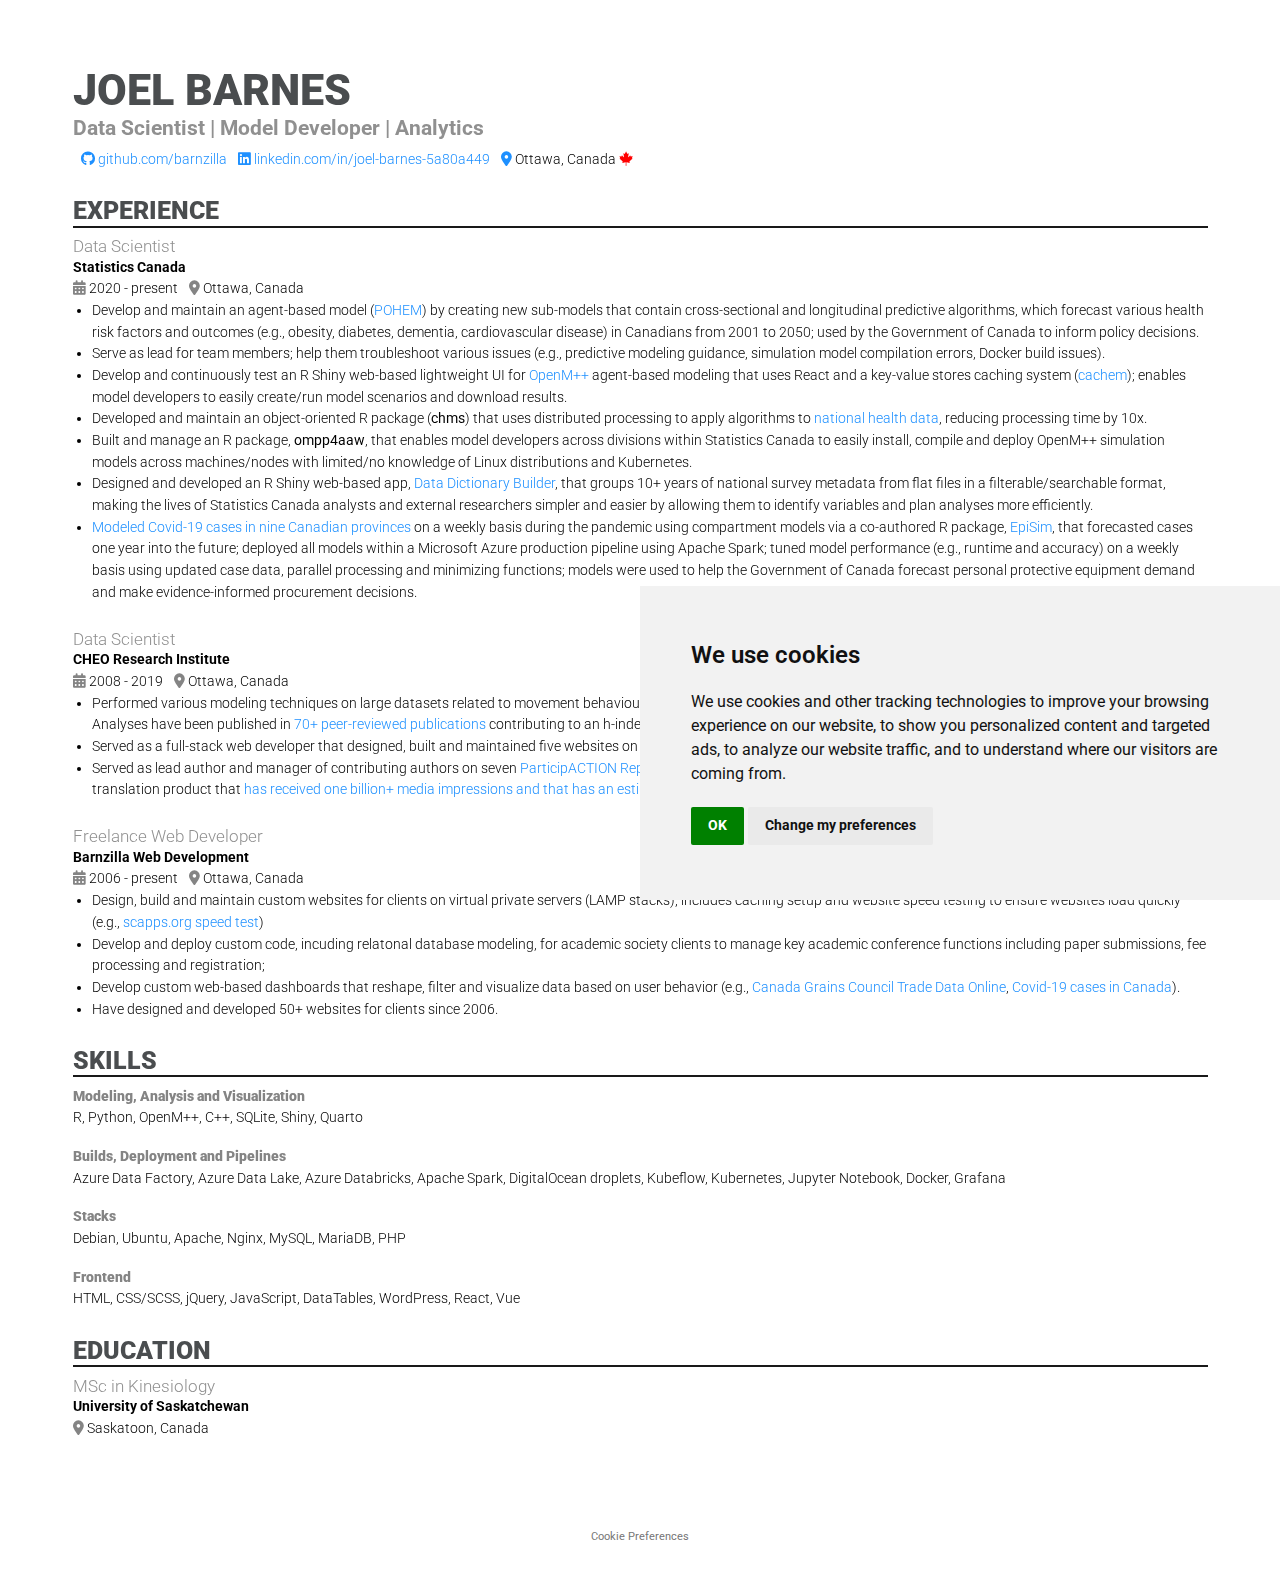
==== commit c0db1dbf: "Add team lead bullet" ====
--- a/docs/index.html
+++ b/docs/index.html
@@ -143,6 +143,9 @@
 Develop and maintain an agent-based model (<a href="https://www.statcan.gc.ca/en/microsimulation/modgen/new/mods/pohem" target="_blank">POHEM</a>) by creating new sub-models that contain cross-sectional and longitudinal predictive algorithms, which forecast various health risk factors and outcomes (e.g., obesity, diabetes, dementia, cardiovascular disease) in Canadians from 2001 to 2050; used by the Government of Canada to inform policy decisions.
 </li>
 <li>
+Serve as lead for team members; help them troubleshoot various issues (e.g., predictive modeling guidance, simulation model compilation errors, Docker build issues).
+</li>
+<li>
 Develop and continuously test an R Shiny web-based lightweight UI for <a href="https://openmpp.org" target="_blank">OpenM++</a> agent-based modeling that uses React and a key-value stores caching system (<a href="https://cachem.r-lib.org" target="_blank">cachem</a>); enables model developers to easily create/run model scenarios and download results.
 </li>
 <li>
@@ -172,7 +175,7 @@
 Served as a full-stack web developer that designed, built and maintained five websites on LAMP stacks.
 </li>
 <li>
-Served as lead author and manager on seven <a href="https://www.participaction.com/the-science/children-and-youth-report-card" target="_blank">ParticipACTION Report Cards on Physical Activity for Children and Youth</a> (2011-2016, 2018), a knowledge translation product that <a href="https://journals.humankinetics.com/view/journals/jpah/11/s1/article-pS3.xml" target="_blank">has received one billion+ media impressions and that has an estimated collective ad value of $10 million+</a>.
+Served as lead author and manager of contributing authors on seven <a href="https://www.participaction.com/the-science/children-and-youth-report-card" target="_blank">ParticipACTION Report Cards on Physical Activity for Children and Youth</a> (2011-2016, 2018), a knowledge translation product that <a href="https://journals.humankinetics.com/view/journals/jpah/11/s1/article-pS3.xml" target="_blank">has received one billion+ media impressions and that has an estimated collective ad value of $10 million+</a>.
 </li>
 </ul>
 <p></p>
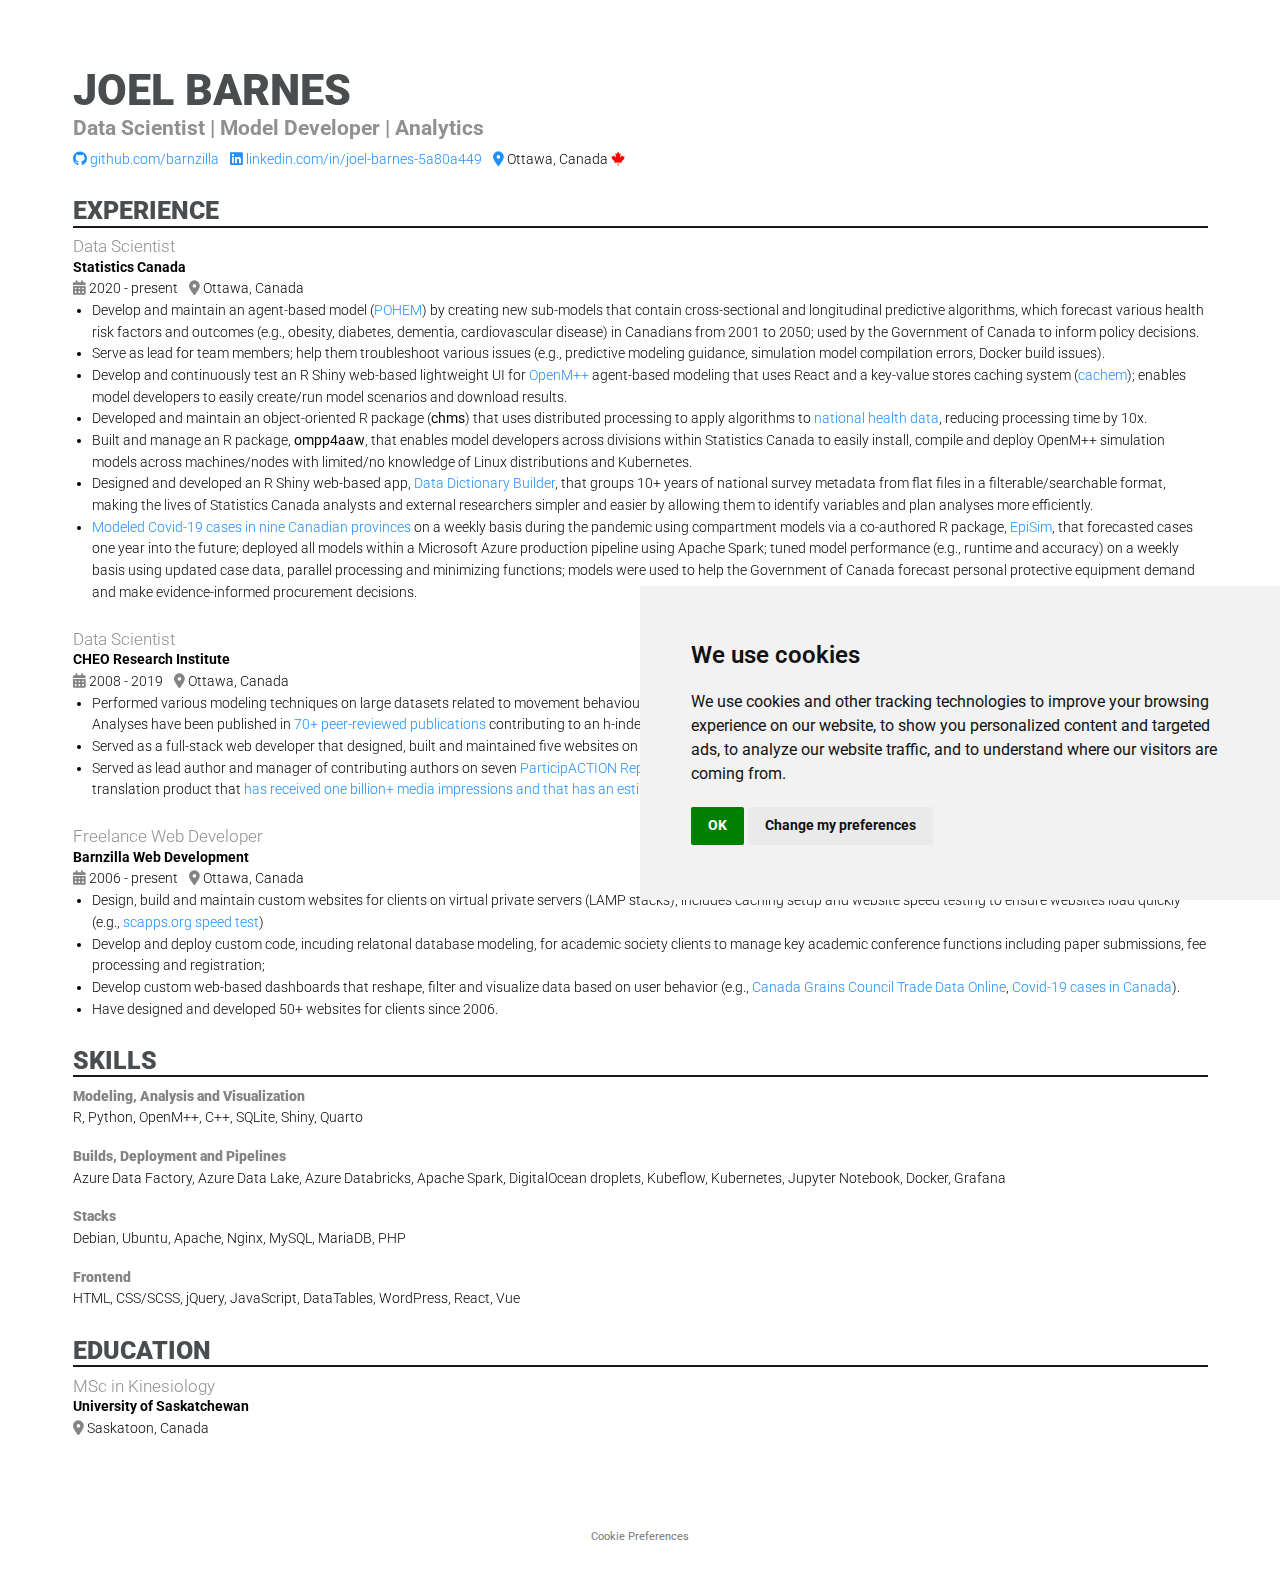
==== commit e246b828: "Change left margin for GitHub icon" ====
--- a/docs/index.html
+++ b/docs/index.html
@@ -128,7 +128,7 @@
 Data Scientist | Model Developer | Analytics
 </h4>
 <p class="roboto-light">
-<span class="roboto-light color-blue" style="margin-left: 8px;"><i class="fa-brands fa-github"></i></span> <a href="https://github.com/barnzilla" target="_blank">github.com/barnzilla</a> <span class="roboto-light color-blue" style="margin-left: 8px;"><i class="fa-brands fa-linkedin"></i></span> <a href="https://www.linkedin.com/in/joel-barnes-5a80a449" target="_blank">linkedin.com/in/joel-barnes-5a80a449</a> <span class="roboto-light color-blue" style="margin-left: 8px;"><i class="fa-solid fa-location-dot" aria-label="location-dot"></i></span> Ottawa, Canada <i class="fa-brands fa-canadian-maple-leaf color-red"></i>
+<span class="roboto-light color-blue"><i class="fa-brands fa-github"></i></span> <a href="https://github.com/barnzilla" target="_blank">github.com/barnzilla</a> <span class="roboto-light color-blue" style="margin-left: 8px;"><i class="fa-brands fa-linkedin"></i></span> <a href="https://www.linkedin.com/in/joel-barnes-5a80a449" target="_blank">linkedin.com/in/joel-barnes-5a80a449</a> <span class="roboto-light color-blue" style="margin-left: 8px;"><i class="fa-solid fa-location-dot" aria-label="location-dot"></i></span> Ottawa, Canada <i class="fa-brands fa-canadian-maple-leaf color-red"></i>
 </p>
 <h3 class="roboto-black to-upper anchored" style="border-bottom: 2px solid black;">
 Experience
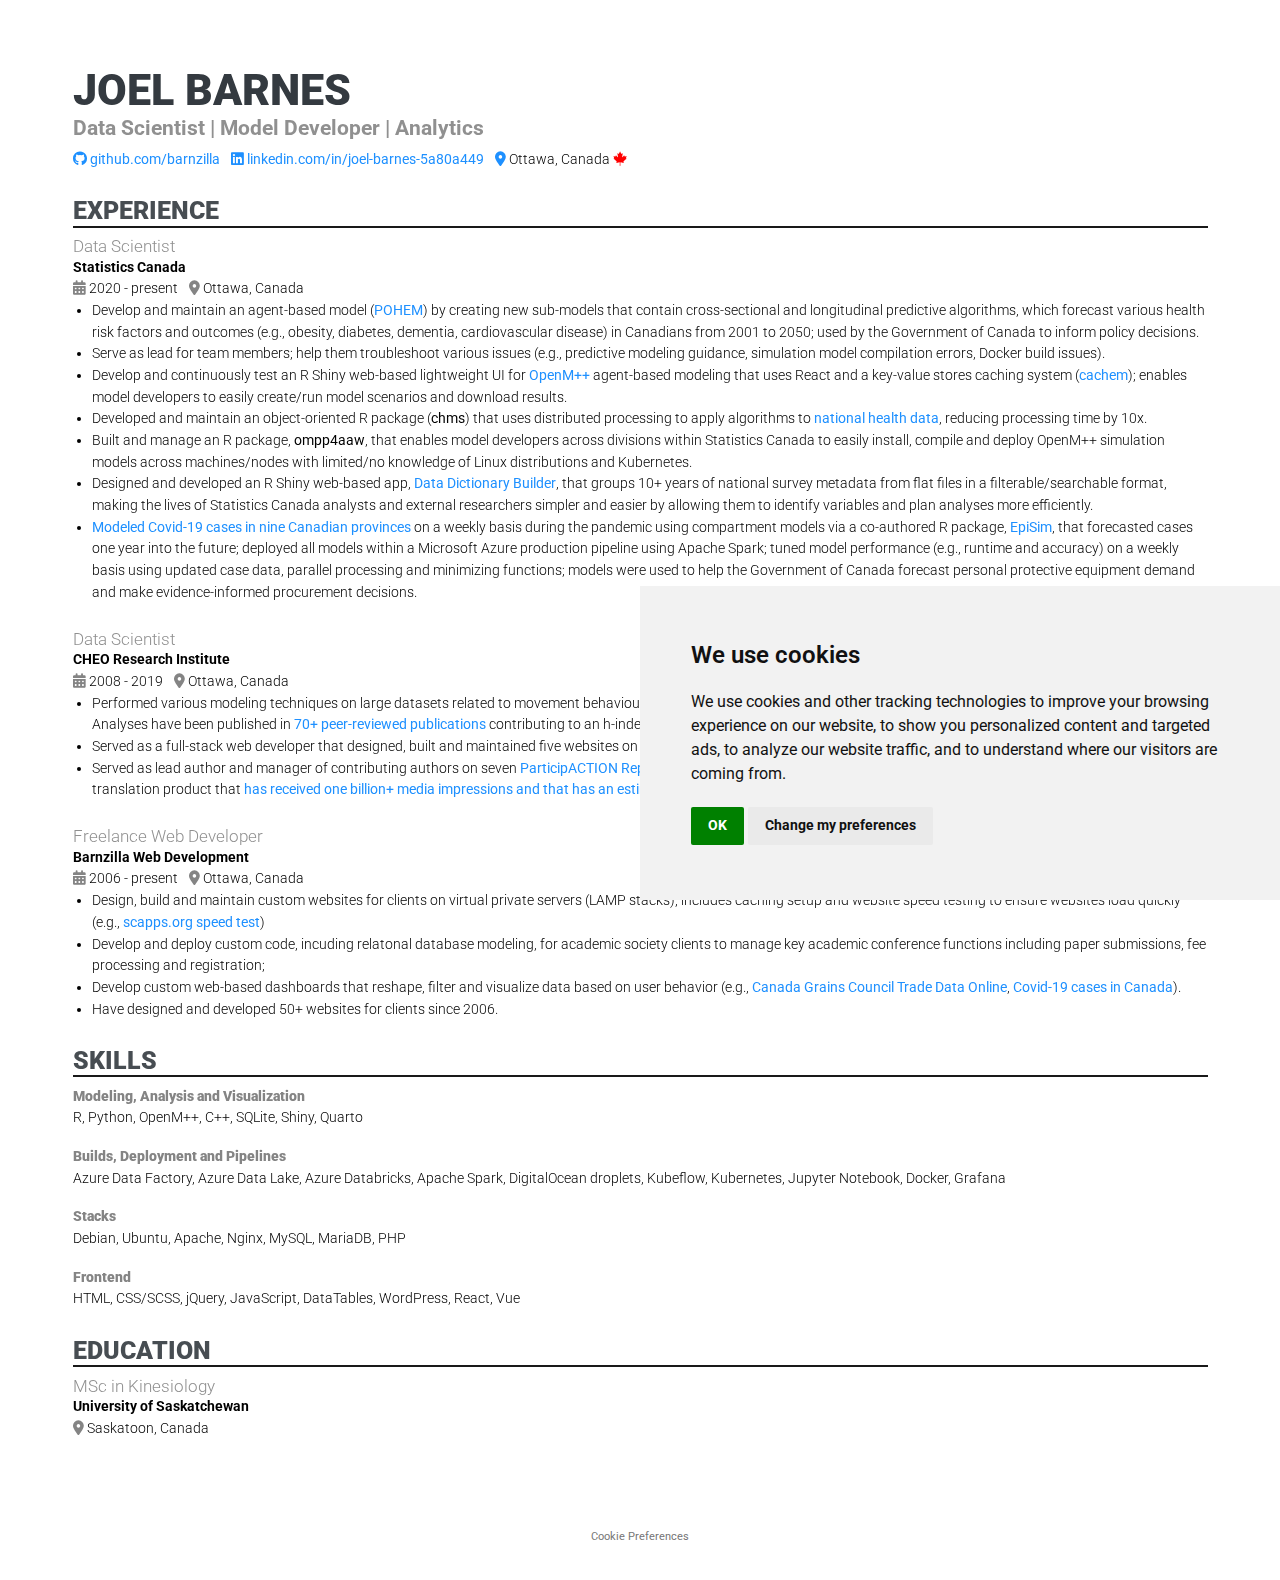
==== commit c2ad59bd: "Add updated files from docs folder" ====
--- a/docs/index.html
+++ b/docs/index.html
@@ -2,7 +2,7 @@
 <html xmlns="http://www.w3.org/1999/xhtml" lang="en" xml:lang="en"><head>
 
 <meta charset="utf-8">
-<meta name="generator" content="quarto-1.3.353">
+<meta name="generator" content="quarto-1.6.40">
 
 <meta name="viewport" content="width=device-width, initial-scale=1.0, user-scalable=yes">
 
@@ -36,10 +36,10 @@
 <script src="site_libs/quarto-html/tippy.umd.min.js"></script>
 <script src="site_libs/quarto-html/anchor.min.js"></script>
 <link href="site_libs/quarto-html/tippy.css" rel="stylesheet">
-<link href="site_libs/quarto-html/quarto-syntax-highlighting.css" rel="stylesheet" id="quarto-text-highlighting-styles">
+<link href="site_libs/quarto-html/quarto-syntax-highlighting-549806ee2085284f45b00abea8c6df48.css" rel="stylesheet" id="quarto-text-highlighting-styles">
 <script src="site_libs/bootstrap/bootstrap.min.js"></script>
 <link href="site_libs/bootstrap/bootstrap-icons.css" rel="stylesheet">
-<link href="site_libs/bootstrap/bootstrap.min.css" rel="stylesheet" id="quarto-bootstrap" data-mode="light">
+<link href="site_libs/bootstrap/bootstrap-ee1d59c07eb479f5557446744be125b4.min.css" rel="stylesheet" append-hash="true" id="quarto-bootstrap" data-mode="light">
 <link href="site_libs/quarto-contrib/fontawesome6-1.2.0/all.min.css" rel="stylesheet">
 <link href="site_libs/quarto-contrib/fontawesome6-1.2.0/latex-fontsize.css" rel="stylesheet">
 <script id="quarto-search-options" type="application/json">{
@@ -48,7 +48,13 @@
   "collapse-after": 3,
   "panel-placement": "start",
   "type": "textbox",
-  "limit": 20,
+  "limit": 50,
+  "keyboard-shortcut": [
+    "f",
+    "/",
+    "s"
+  ],
+  "show-item-context": false,
   "language": {
     "search-no-results-text": "No results",
     "search-matching-documents-text": "matching documents",
@@ -57,8 +63,10 @@
     "search-more-match-text": "more match in this document",
     "search-more-matches-text": "more matches in this document",
     "search-clear-button-title": "Clear",
+    "search-text-placeholder": "",
     "search-detached-cancel-button-title": "Cancel",
-    "search-submit-button-title": "Submit"
+    "search-submit-button-title": "Submit",
+    "search-label": "Search"
   }
 }</script>
 <script async="" src="https://www.googletagmanager.com/gtag/js?id=G-EG6MCCLWVL"></script>
@@ -82,6 +90,8 @@
   "notice_banner_reject_button_hide":false,
   "preferences_center_close_button_hide":false,
   "website_name":""
+  ,
+"language":"en"
   });
 });
 </script> 
@@ -111,7 +121,7 @@
 
 
 
-<div class="quarto-title-meta">
+<div class="quarto-title-meta column-page">
 
     
   
@@ -119,7 +129,9 @@
   </div>
   
 
+
 </header>
+
 
 <h1 class="roboto-black to-upper" style="font-size: 2.5em;">
 Joel Barnes
@@ -169,7 +181,7 @@
 <span class="roboto-bold">CHEO Research Institute</span> <br> <span class="roboto-light color-grey1"><i class="fa-solid fa-calendar-days" aria-label="calendar-days"></i></span> 2008 - 2019 <span class="roboto-light color-grey1" style="margin-left: 8px;"><i class="fa-solid fa-location-dot" aria-label="location-dot"></i></span> Ottawa, Canada
 </p><ul class="roboto-light color-black" style="margin-top: 0; padding-top: 0;">
 <li>
-Performed various modeling techniques on large datasets related to movement behaviours (physical activity, sedentary behavior, sleep) and health outcomes in children and youth. Analyses have been published in <a href="publications.html">70+ peer-reviewed publications</a> contributing to an h-index of <a href="https://scholar.google.com/citations?user=oIMGmrQAAAAJ&amp;hl=en" target="_blank">40</a>, which is equivalent to the research output of a full professor.
+Performed various modeling techniques on large datasets related to movement behaviours (physical activity, sedentary behavior, sleep) and health outcomes in children and youth. Analyses have been published in <a href="publications.html">70+ peer-reviewed publications</a> contributing to an h-index of <a href="https://scholar.google.com/citations?user=oIMGmrQAAAAJ&amp;hl=en" target="_blank">43</a>, which is equivalent to the research output of a full professor.
 </li>
 <li>
 Served as a full-stack web developer that designed, built and maintained five websites on LAMP stacks.
@@ -262,18 +274,7 @@
     }
     return false;
   }
-  const clipboard = new window.ClipboardJS('.code-copy-button', {
-    text: function(trigger) {
-      const codeEl = trigger.previousElementSibling.cloneNode(true);
-      for (const childEl of codeEl.children) {
-        if (isCodeAnnotation(childEl)) {
-          childEl.remove();
-        }
-      }
-      return codeEl.innerText;
-    }
-  });
-  clipboard.on('success', function(e) {
+  const onCopySuccess = function(e) {
     // button target
     const button = e.trigger;
     // don't keep focus
@@ -305,11 +306,48 @@
     }, 1000);
     // clear code selection
     e.clearSelection();
+  }
+  const getTextToCopy = function(trigger) {
+      const codeEl = trigger.previousElementSibling.cloneNode(true);
+      for (const childEl of codeEl.children) {
+        if (isCodeAnnotation(childEl)) {
+          childEl.remove();
+        }
+      }
+      return codeEl.innerText;
+  }
+  const clipboard = new window.ClipboardJS('.code-copy-button:not([data-in-quarto-modal])', {
+    text: getTextToCopy
   });
-  function tippyHover(el, contentFn) {
+  clipboard.on('success', onCopySuccess);
+  if (window.document.getElementById('quarto-embedded-source-code-modal')) {
+    const clipboardModal = new window.ClipboardJS('.code-copy-button[data-in-quarto-modal]', {
+      text: getTextToCopy,
+      container: window.document.getElementById('quarto-embedded-source-code-modal')
+    });
+    clipboardModal.on('success', onCopySuccess);
+  }
+    var localhostRegex = new RegExp(/^(?:http|https):\/\/localhost\:?[0-9]*\//);
+    var mailtoRegex = new RegExp(/^mailto:/);
+      var filterRegex = new RegExp('/' + window.location.host + '/');
+    var isInternal = (href) => {
+        return filterRegex.test(href) || localhostRegex.test(href) || mailtoRegex.test(href);
+    }
+    // Inspect non-navigation links and adorn them if external
+ 	var links = window.document.querySelectorAll('a[href]:not(.nav-link):not(.navbar-brand):not(.toc-action):not(.sidebar-link):not(.sidebar-item-toggle):not(.pagination-link):not(.no-external):not([aria-hidden]):not(.dropdown-item):not(.quarto-navigation-tool):not(.about-link)');
+    for (var i=0; i<links.length; i++) {
+      const link = links[i];
+      if (!isInternal(link.href)) {
+        // undo the damage that might have been done by quarto-nav.js in the case of
+        // links that we want to consider external
+        if (link.dataset.originalHref !== undefined) {
+          link.href = link.dataset.originalHref;
+        }
+      }
+    }
+  function tippyHover(el, contentFn, onTriggerFn, onUntriggerFn) {
     const config = {
       allowHTML: true,
-      content: contentFn,
       maxWidth: 500,
       delay: 100,
       arrow: false,
@@ -319,8 +357,17 @@
       interactive: true,
       interactiveBorder: 10,
       theme: 'quarto',
-      placement: 'bottom-start'
+      placement: 'bottom-start',
     };
+    if (contentFn) {
+      config.content = contentFn;
+    }
+    if (onTriggerFn) {
+      config.onTrigger = onTriggerFn;
+    }
+    if (onUntriggerFn) {
+      config.onUntrigger = onUntriggerFn;
+    }
     window.tippy(el, config); 
   }
   const noterefs = window.document.querySelectorAll('a[role="doc-noteref"]');
@@ -332,7 +379,129 @@
       try { href = new URL(href).hash; } catch {}
       const id = href.replace(/^#\/?/, "");
       const note = window.document.getElementById(id);
-      return note.innerHTML;
+      if (note) {
+        return note.innerHTML;
+      } else {
+        return "";
+      }
+    });
+  }
+  const xrefs = window.document.querySelectorAll('a.quarto-xref');
+  const processXRef = (id, note) => {
+    // Strip column container classes
+    const stripColumnClz = (el) => {
+      el.classList.remove("page-full", "page-columns");
+      if (el.children) {
+        for (const child of el.children) {
+          stripColumnClz(child);
+        }
+      }
+    }
+    stripColumnClz(note)
+    if (id === null || id.startsWith('sec-')) {
+      // Special case sections, only their first couple elements
+      const container = document.createElement("div");
+      if (note.children && note.children.length > 2) {
+        container.appendChild(note.children[0].cloneNode(true));
+        for (let i = 1; i < note.children.length; i++) {
+          const child = note.children[i];
+          if (child.tagName === "P" && child.innerText === "") {
+            continue;
+          } else {
+            container.appendChild(child.cloneNode(true));
+            break;
+          }
+        }
+        if (window.Quarto?.typesetMath) {
+          window.Quarto.typesetMath(container);
+        }
+        return container.innerHTML
+      } else {
+        if (window.Quarto?.typesetMath) {
+          window.Quarto.typesetMath(note);
+        }
+        return note.innerHTML;
+      }
+    } else {
+      // Remove any anchor links if they are present
+      const anchorLink = note.querySelector('a.anchorjs-link');
+      if (anchorLink) {
+        anchorLink.remove();
+      }
+      if (window.Quarto?.typesetMath) {
+        window.Quarto.typesetMath(note);
+      }
+      if (note.classList.contains("callout")) {
+        return note.outerHTML;
+      } else {
+        return note.innerHTML;
+      }
+    }
+  }
+  for (var i=0; i<xrefs.length; i++) {
+    const xref = xrefs[i];
+    tippyHover(xref, undefined, function(instance) {
+      instance.disable();
+      let url = xref.getAttribute('href');
+      let hash = undefined; 
+      if (url.startsWith('#')) {
+        hash = url;
+      } else {
+        try { hash = new URL(url).hash; } catch {}
+      }
+      if (hash) {
+        const id = hash.replace(/^#\/?/, "");
+        const note = window.document.getElementById(id);
+        if (note !== null) {
+          try {
+            const html = processXRef(id, note.cloneNode(true));
+            instance.setContent(html);
+          } finally {
+            instance.enable();
+            instance.show();
+          }
+        } else {
+          // See if we can fetch this
+          fetch(url.split('#')[0])
+          .then(res => res.text())
+          .then(html => {
+            const parser = new DOMParser();
+            const htmlDoc = parser.parseFromString(html, "text/html");
+            const note = htmlDoc.getElementById(id);
+            if (note !== null) {
+              const html = processXRef(id, note);
+              instance.setContent(html);
+            } 
+          }).finally(() => {
+            instance.enable();
+            instance.show();
+          });
+        }
+      } else {
+        // See if we can fetch a full url (with no hash to target)
+        // This is a special case and we should probably do some content thinning / targeting
+        fetch(url)
+        .then(res => res.text())
+        .then(html => {
+          const parser = new DOMParser();
+          const htmlDoc = parser.parseFromString(html, "text/html");
+          const note = htmlDoc.querySelector('main.content');
+          if (note !== null) {
+            // This should only happen for chapter cross references
+            // (since there is no id in the URL)
+            // remove the first header
+            if (note.children.length > 0 && note.children[0].tagName === "HEADER") {
+              note.children[0].remove();
+            }
+            const html = processXRef(null, note);
+            instance.setContent(html);
+          } 
+        }).finally(() => {
+          instance.enable();
+          instance.show();
+        });
+      }
+    }, function(instance) {
     });
   }
       let selectedAnnoteEl;
@@ -376,6 +545,7 @@
             }
             div.style.top = top - 2 + "px";
             div.style.height = height + 4 + "px";
+            div.style.left = 0;
             let gutterDiv = window.document.getElementById("code-annotation-line-highlight-gutter");
             if (gutterDiv === null) {
               gutterDiv = window.document.createElement("div");
@@ -401,6 +571,32 @@
         });
         selectedAnnoteEl = undefined;
       };
+        // Handle positioning of the toggle
+    window.addEventListener(
+      "resize",
+      throttle(() => {
+        elRect = undefined;
+        if (selectedAnnoteEl) {
+          selectCodeLines(selectedAnnoteEl);
+        }
+      }, 10)
+    );
+    function throttle(fn, ms) {
+    let throttle = false;
+    let timer;
+      return (...args) => {
+        if(!throttle) { // first call gets through
+            fn.apply(this, args);
+            throttle = true;
+        } else { // all the others get throttled
+            if(timer) clearTimeout(timer); // cancel #2
+            timer = setTimeout(() => {
+              fn.apply(this, args);
+              timer = throttle = false;
+            }, ms);
+        }
+      };
+    }
       // Attach click handler to the DT
       const annoteDls = window.document.querySelectorAll('dt[data-target-cell]');
       for (const annoteDlNode of annoteDls) {
@@ -466,7 +662,9 @@
     <div class="nav-footer-left">
       &nbsp;
     </div>   
-    <div class="nav-footer-center"><div class="cookie-consent-footer"><a href="#" id="open_preferences_center">Cookie Preferences</a></div></div>
+    <div class="nav-footer-center">
+
+<div class="cookie-consent-footer"><a href="#" id="open_preferences_center">Cookie Preferences</a></div></div>
     <div class="nav-footer-right">
       &nbsp;
     </div>
@@ -475,4 +673,5 @@
 
 
 
+
 </body></html>--- a/docs/site_libs/quarto-html/quarto-syntax-highlighting-549806ee2085284f45b00abea8c6df48.css
+++ b/docs/site_libs/quarto-html/quarto-syntax-highlighting-549806ee2085284f45b00abea8c6df48.css
@@ -0,0 +1,205 @@
+/* quarto syntax highlight colors */
+:root {
+  --quarto-hl-ot-color: #003B4F;
+  --quarto-hl-at-color: #657422;
+  --quarto-hl-ss-color: #20794D;
+  --quarto-hl-an-color: #5E5E5E;
+  --quarto-hl-fu-color: #4758AB;
+  --quarto-hl-st-color: #20794D;
+  --quarto-hl-cf-color: #003B4F;
+  --quarto-hl-op-color: #5E5E5E;
+  --quarto-hl-er-color: #AD0000;
+  --quarto-hl-bn-color: #AD0000;
+  --quarto-hl-al-color: #AD0000;
+  --quarto-hl-va-color: #111111;
+  --quarto-hl-bu-color: inherit;
+  --quarto-hl-ex-color: inherit;
+  --quarto-hl-pp-color: #AD0000;
+  --quarto-hl-in-color: #5E5E5E;
+  --quarto-hl-vs-color: #20794D;
+  --quarto-hl-wa-color: #5E5E5E;
+  --quarto-hl-do-color: #5E5E5E;
+  --quarto-hl-im-color: #00769E;
+  --quarto-hl-ch-color: #20794D;
+  --quarto-hl-dt-color: #AD0000;
+  --quarto-hl-fl-color: #AD0000;
+  --quarto-hl-co-color: #5E5E5E;
+  --quarto-hl-cv-color: #5E5E5E;
+  --quarto-hl-cn-color: #8f5902;
+  --quarto-hl-sc-color: #5E5E5E;
+  --quarto-hl-dv-color: #AD0000;
+  --quarto-hl-kw-color: #003B4F;
+}
+
+/* other quarto variables */
+:root {
+  --quarto-font-monospace: SFMono-Regular, Menlo, Monaco, Consolas, "Liberation Mono", "Courier New", monospace;
+}
+
+pre > code.sourceCode > span {
+  color: #003B4F;
+}
+
+code span {
+  color: #003B4F;
+}
+
+code.sourceCode > span {
+  color: #003B4F;
+}
+
+div.sourceCode,
+div.sourceCode pre.sourceCode {
+  color: #003B4F;
+}
+
+code span.ot {
+  color: #003B4F;
+  font-style: inherit;
+}
+
+code span.at {
+  color: #657422;
+  font-style: inherit;
+}
+
+code span.ss {
+  color: #20794D;
+  font-style: inherit;
+}
+
+code span.an {
+  color: #5E5E5E;
+  font-style: inherit;
+}
+
+code span.fu {
+  color: #4758AB;
+  font-style: inherit;
+}
+
+code span.st {
+  color: #20794D;
+  font-style: inherit;
+}
+
+code span.cf {
+  color: #003B4F;
+  font-weight: bold;
+  font-style: inherit;
+}
+
+code span.op {
+  color: #5E5E5E;
+  font-style: inherit;
+}
+
+code span.er {
+  color: #AD0000;
+  font-style: inherit;
+}
+
+code span.bn {
+  color: #AD0000;
+  font-style: inherit;
+}
+
+code span.al {
+  color: #AD0000;
+  font-style: inherit;
+}
+
+code span.va {
+  color: #111111;
+  font-style: inherit;
+}
+
+code span.bu {
+  font-style: inherit;
+}
+
+code span.ex {
+  font-style: inherit;
+}
+
+code span.pp {
+  color: #AD0000;
+  font-style: inherit;
+}
+
+code span.in {
+  color: #5E5E5E;
+  font-style: inherit;
+}
+
+code span.vs {
+  color: #20794D;
+  font-style: inherit;
+}
+
+code span.wa {
+  color: #5E5E5E;
+  font-style: italic;
+}
+
+code span.do {
+  color: #5E5E5E;
+  font-style: italic;
+}
+
+code span.im {
+  color: #00769E;
+  font-style: inherit;
+}
+
+code span.ch {
+  color: #20794D;
+  font-style: inherit;
+}
+
+code span.dt {
+  color: #AD0000;
+  font-style: inherit;
+}
+
+code span.fl {
+  color: #AD0000;
+  font-style: inherit;
+}
+
+code span.co {
+  color: #5E5E5E;
+  font-style: inherit;
+}
+
+code span.cv {
+  color: #5E5E5E;
+  font-style: italic;
+}
+
+code span.cn {
+  color: #8f5902;
+  font-style: inherit;
+}
+
+code span.sc {
+  color: #5E5E5E;
+  font-style: inherit;
+}
+
+code span.dv {
+  color: #AD0000;
+  font-style: inherit;
+}
+
+code span.kw {
+  color: #003B4F;
+  font-weight: bold;
+  font-style: inherit;
+}
+
+.prevent-inlining {
+  content: "</";
+}
+
+/*# sourceMappingURL=ae99138f4fbc2fb4c9f5e5cd69c22459.css.map */
